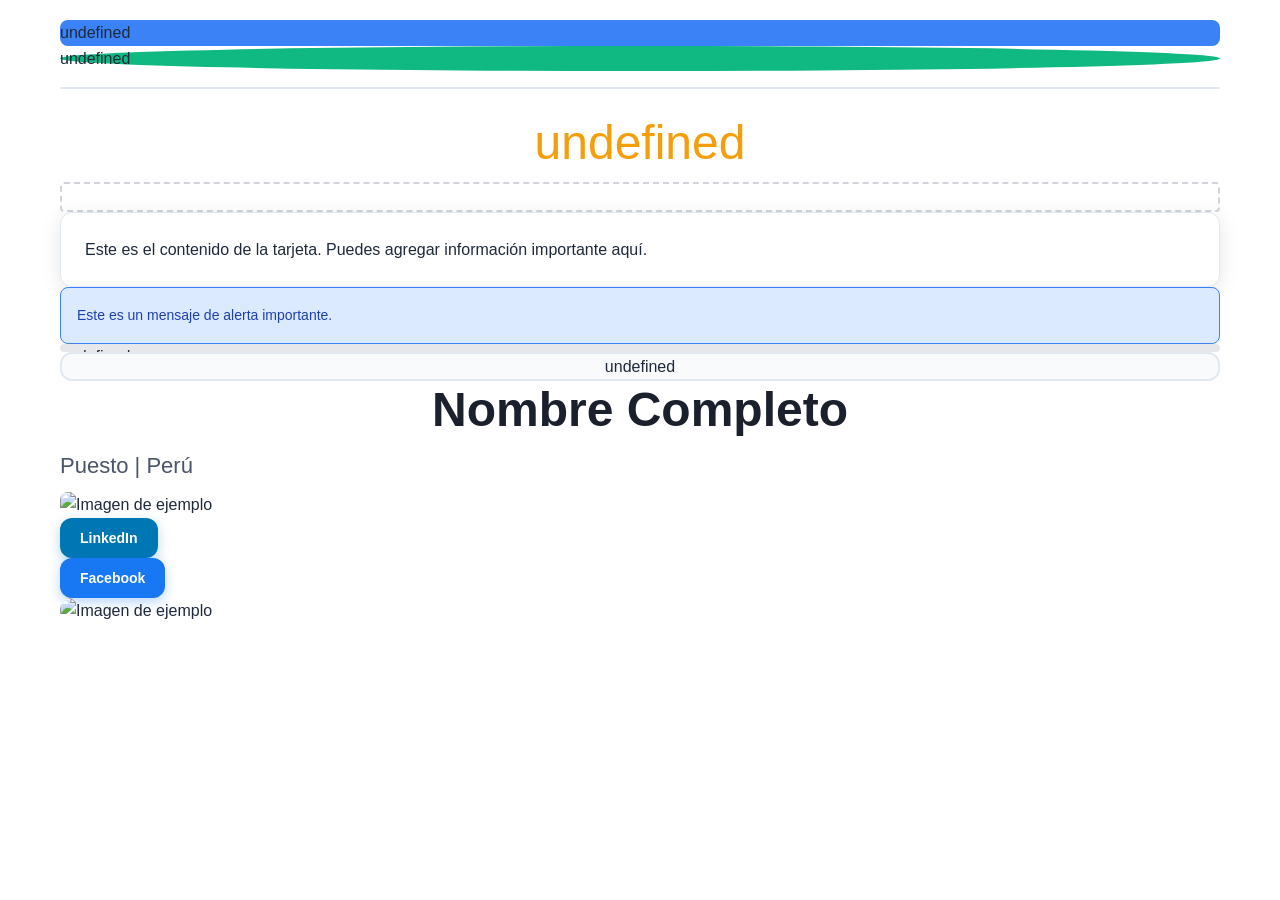
==== index.html @ 683830b3 "first commit" ====
<!DOCTYPE html>
<html lang="es">
<head>
    <meta charset="UTF-8">
    <meta name="viewport" content="width=device-width, initial-scale=1.0">
    <title>4</title>
    <meta name="description" content="Sitio web creado con el Editor Web PRO">
    <meta name="keywords" content="sitio web, 4">
    <meta name="author" content="Editor Web PRO">
    
    <!-- Open Graph -->
    <meta property="og:title" content="4">
    <meta property="og:description" content="Sitio web creado con el Editor Web PRO">
    <meta property="og:type" content="website">
    <meta property="og:image" content="./assets/icons/og-image.png">
    
    <!-- CSS -->
    <link rel="stylesheet" href="./styles/tokens.css">
    <link rel="stylesheet" href="./styles/main.css">
    
    <!-- Favicon -->
    <link rel="icon" type="image/x-icon" href="./assets/icons/favicon.ico">
    <link rel="apple-touch-icon" href="./assets/icons/apple-touch-icon.png">
</head>
<body>
    <div class="container">
        <div id="shape-1760082654974" class="shape-1760082654974" style="background-color: #3b82f6; border-radius: 8px">undefined</div>
    <div id="shape-1760082656139" class="shape-1760082656139" style="background-color: #10b981; border-radius: 50%">undefined</div>
    <hr id="divider-1760082658014" class="divider-1760082658014" style="background-color: #e2e8f0; height: 2px" />
    <div id="icon-1760082659509" class="icon-1760082659509" style="font-size: 48px; display: flex; align-items: center; justify-content: center; color: #f59e0b">undefined</div>
    <div id="spacer-1760082660628" class="spacer-1760082660628" style="background-color: transparent; border: 2px dashed #d1d5db; border-radius: 4px">&nbsp;</div>
    <div id="card-1760082683612" class="card-1760082683612" style="background-color: #ffffff; border-radius: 12px; padding: 24px; box-shadow: 0 4px 20px rgba(0,0,0,0.1); border: 1px solid #e2e8f0">Este es el contenido de la tarjeta. Puedes agregar información importante aquí.</div>
    <div id="alert-1760082687952" class="alert-1760082687952" style="background-color: #dbeafe; color: #1e40af; border-radius: 8px; padding: 16px; border: 1px solid #3b82f6; font-size: 14px">Este es un mensaje de alerta importante.</div>
    <div id="progress-1760082690916" class="progress-1760082690916" style="background-color: #e5e7eb; height: 8px; border-radius: 4px; overflow: hidden">undefined</div>
    <div id="container-1760082692731" class="container-1760082692731" style="background-color: #f8fafc; border: 2px solid #e2e8f0; border-radius: 12px; display: flex; flex-direction: column; align-items: center; justify-content: center; gap: 16px">undefined</div>
    <h1 id="text-1760082703789" class="text-1760082703789" style="font-size: 48px; font-weight: 700; color: #1a202c; text-align: center; line-height: 1.2">Nombre Completo</h1>
    <p id="text-1760082704935" class="text-1760082704935" style="font-size: 22px; font-weight: 500; color: #4a5568; text-align: left; line-height: 1.7">Puesto | Perú</p>
    <img id="image-1760082706017" src="https://picsum.photos/400/300" alt="Imagen de ejemplo" class="image-1760082706017" style="object-fit: cover; border-radius: 8px" />
    <button id="button-1760140894985" class="button-1760140894985" style="background-color: #0077b5; color: #ffffff; border: none; border-radius: 12px; padding: 12px 20px; font-size: 14px; font-weight: 600; display: flex; align-items: center; justify-content: center; gap: 8px; cursor: pointer; box-shadow: 0 4px 12px rgba(0, 119, 181, 0.3); transition: all 0.2s ease">LinkedIn</button>
    <button id="button-1760140914156" class="button-1760140914156" style="background-color: #1877f2; color: #ffffff; border: none; border-radius: 12px; padding: 12px 20px; font-size: 14px; font-weight: 600; display: flex; align-items: center; gap: 8px; cursor: pointer; box-shadow: 0 4px 12px rgba(24, 119, 242, 0.3); transition: all 0.2s ease">Facebook</button>
    <img id="image-1760141452326" src="https://picsum.photos/400/300" alt="Imagen de ejemplo" class="image-1760141452326" style="object-fit: cover; border-radius: 10000px" />
    </div>
    
    <!-- JavaScript -->
    <script src="./scripts/app.js"></script>
</body>
</html>
---- styles/tokens.css ----
/* Design Tokens */
:root {
    /* Colors */
    --color-primary: #3b82f6;
    --color-primary-hover: #2563eb;
    --color-secondary: #64748b;
    --color-success: #10b981;
    --color-warning: #f59e0b;
    --color-error: #ef4444;
    
    --color-background: #ffffff;
    --color-surface: #f8fafc;
    --color-border: #e2e8f0;
    
    --color-text-primary: #1e293b;
    --color-text-secondary: #64748b;
    --color-text-muted: #94a3b8;
    
    --color-heading: #0f172a;
    
    /* Typography */
    --font-family-primary: -apple-system, BlinkMacSystemFont, 'Segoe UI', Roboto, 'Helvetica Neue', Arial, sans-serif;
    --font-family-mono: 'SF Mono', Monaco, 'Cascadia Code', 'Roboto Mono', Consolas, 'Courier New', monospace;
    
    --font-size-xs: 0.75rem;
    --font-size-sm: 0.875rem;
    --font-size-base: 1rem;
    --font-size-lg: 1.125rem;
    --font-size-xl: 1.25rem;
    --font-size-2xl: 1.5rem;
    --font-size-3xl: 1.875rem;
    --font-size-4xl: 2.25rem;
    --font-size-5xl: 3rem;
    
    --font-weight-light: 300;
    --font-weight-normal: 400;
    --font-weight-medium: 500;
    --font-weight-semibold: 600;
    --font-weight-bold: 700;
    
    --line-height-tight: 1.25;
    --line-height-normal: 1.5;
    --line-height-relaxed: 1.75;
    
    /* Spacing */
    --spacing-xs: 0.25rem;
    --spacing-sm: 0.5rem;
    --spacing-md: 1rem;
    --spacing-lg: 1.5rem;
    --spacing-xl: 2rem;
    --spacing-2xl: 3rem;
    
    /* Border Radius */
    --border-radius-none: 0;
    --border-radius-sm: 0.25rem;
    --border-radius-md: 0.5rem;
    --border-radius-lg: 1rem;
    --border-radius-full: 9999px;
    
    /* Shadows */
    --shadow-sm: 0 1px 2px 0 rgba(0, 0, 0, 0.05);
    --shadow-md: 0 4px 6px -1px rgba(0, 0, 0, 0.1), 0 2px 4px -1px rgba(0, 0, 0, 0.06);
    --shadow-lg: 0 10px 15px -3px rgba(0, 0, 0, 0.1), 0 4px 6px -2px rgba(0, 0, 0, 0.05);
    --shadow-xl: 0 20px 25px -5px rgba(0, 0, 0, 0.1), 0 10px 10px -5px rgba(0, 0, 0, 0.04);
    
    /* Transitions */
    --transition-fast: 150ms ease;
    --transition-normal: 300ms ease;
    --transition-slow: 500ms ease;
}

/* Dark Mode */
@media (prefers-color-scheme: dark) {
    :root {
        --color-background: #0f172a;
        --color-surface: #1e293b;
        --color-border: #334155;
        
        --color-text-primary: #f1f5f9;
        --color-text-secondary: #cbd5e1;
        --color-text-muted: #64748b;
        
        --color-heading: #ffffff;
    }
}
---- styles/main.css ----
/* Main Styles */
* {
    box-sizing: border-box;
    margin: 0;
    padding: 0;
}

body {
    font-family: var(--font-family-primary);
    line-height: 1.6;
    color: var(--color-text-primary);
    background-color: var(--color-background);
}

.container {
    max-width: 1200px;
    margin: 0 auto;
    padding: 20px;
    min-height: 100vh;
    position: relative;
}

/* Element Styles */
.element {
    position: absolute;
    transition: all 0.3s ease;
}

h1, h2, h3, h4, h5, h6 {
    font-weight: var(--font-weight-bold);
    margin-bottom: var(--spacing-sm);
    color: var(--color-heading);
}

p {
    margin-bottom: var(--spacing-sm);
    color: var(--color-text-secondary);
}

a {
    color: var(--color-primary);
    text-decoration: none;
    transition: color 0.3s ease;
}

a:hover {
    color: var(--color-primary-hover);
    text-decoration: underline;
}

button {
    background-color: var(--color-primary);
    color: white;
    border: none;
    padding: var(--spacing-sm) var(--spacing-md);
    border-radius: var(--border-radius-md);
    cursor: pointer;
    font-family: inherit;
    font-size: inherit;
    transition: all 0.3s ease;
}

button:hover {
    background-color: var(--color-primary-hover);
    transform: translateY(-1px);
    box-shadow: var(--shadow-md);
}

img {
    max-width: 100%;
    height: auto;
    border-radius: var(--border-radius-sm);
}

hr {
    border: none;
    height: 1px;
    background-color: var(--color-border);
    margin: var(--spacing-md) 0;
}

ul, ol {
    margin-left: var(--spacing-lg);
    margin-bottom: var(--spacing-sm);
}

li {
    margin-bottom: var(--spacing-xs);
}

/* Responsive Design */
@media (max-width: 768px) {
    .container {
        padding: 10px;
    }
    
    .element {
        position: relative !important;
        width: 100% !important;
        margin-bottom: var(--spacing-sm);
    }
}

/* Utility Classes */
.text-center { text-align: center; }
.text-left { text-align: left; }
.text-right { text-align: right; }
.hidden { display: none; }
.visible { display: block; }
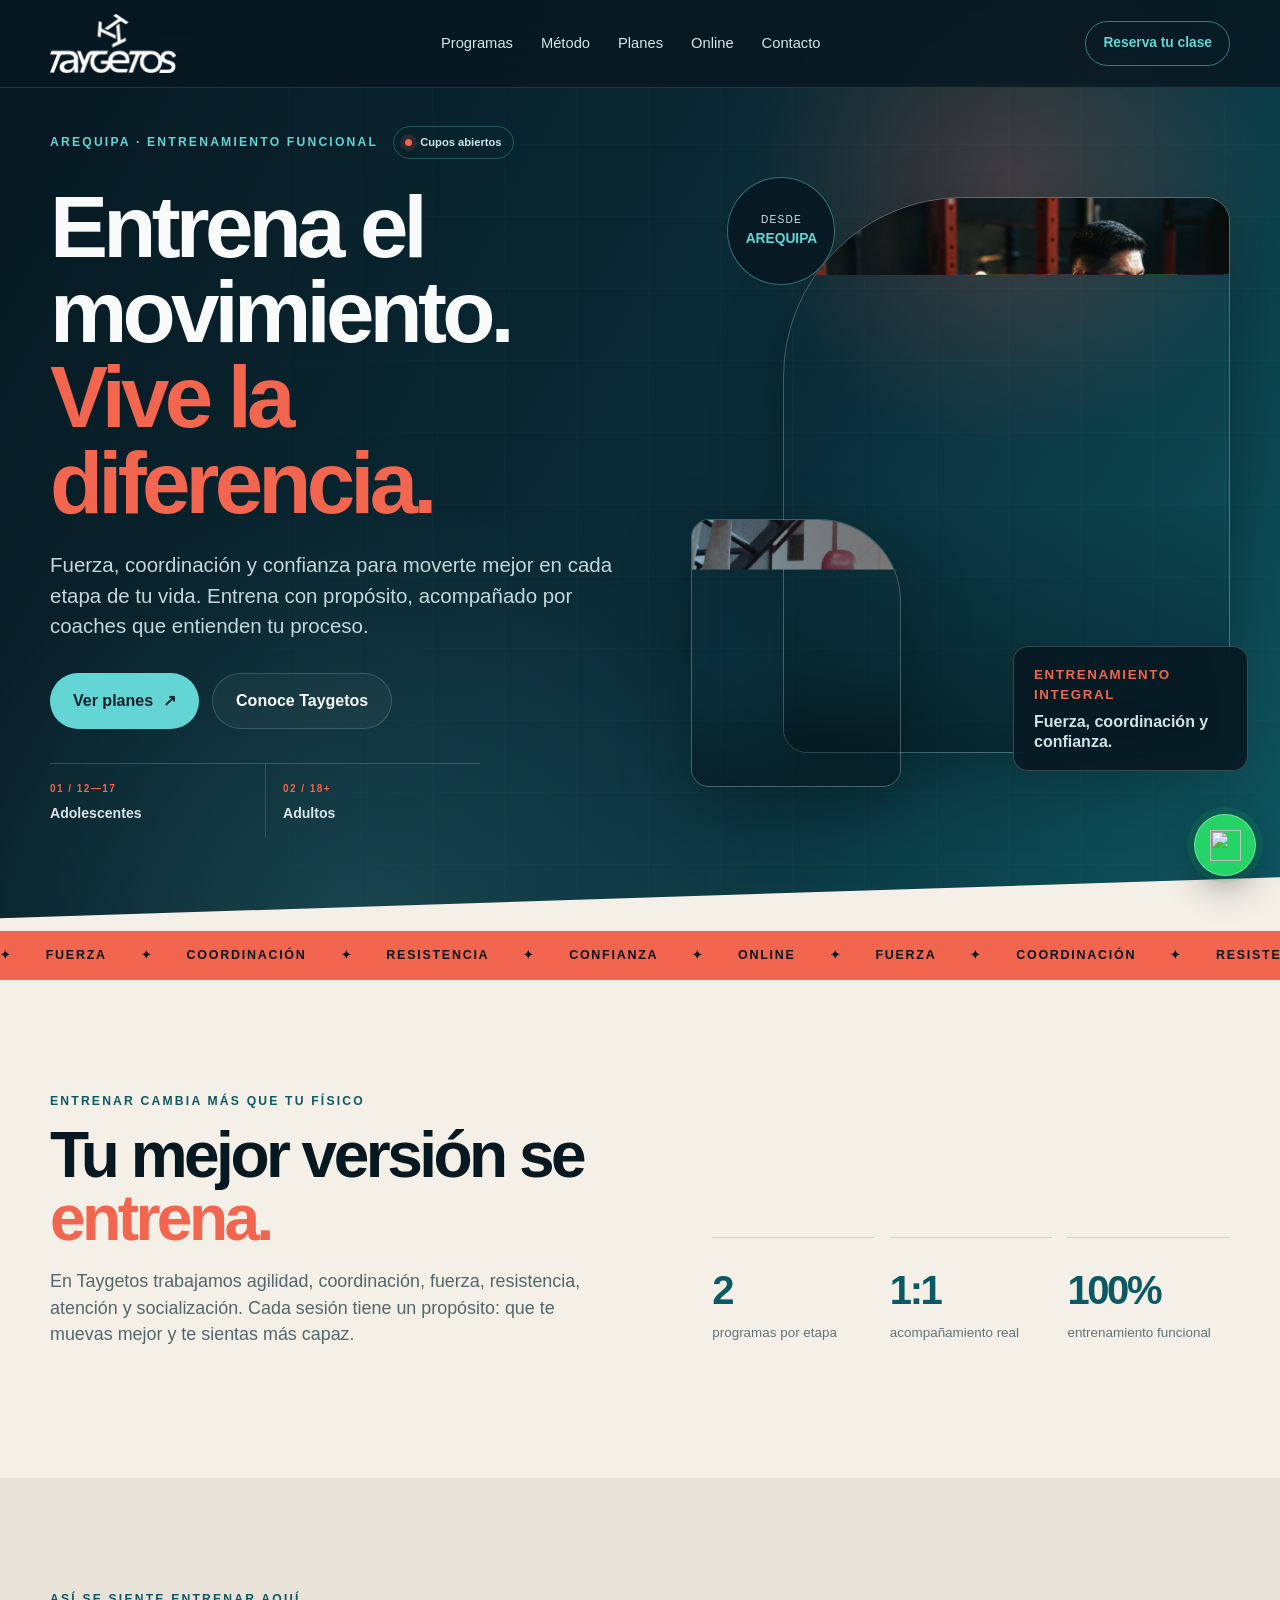
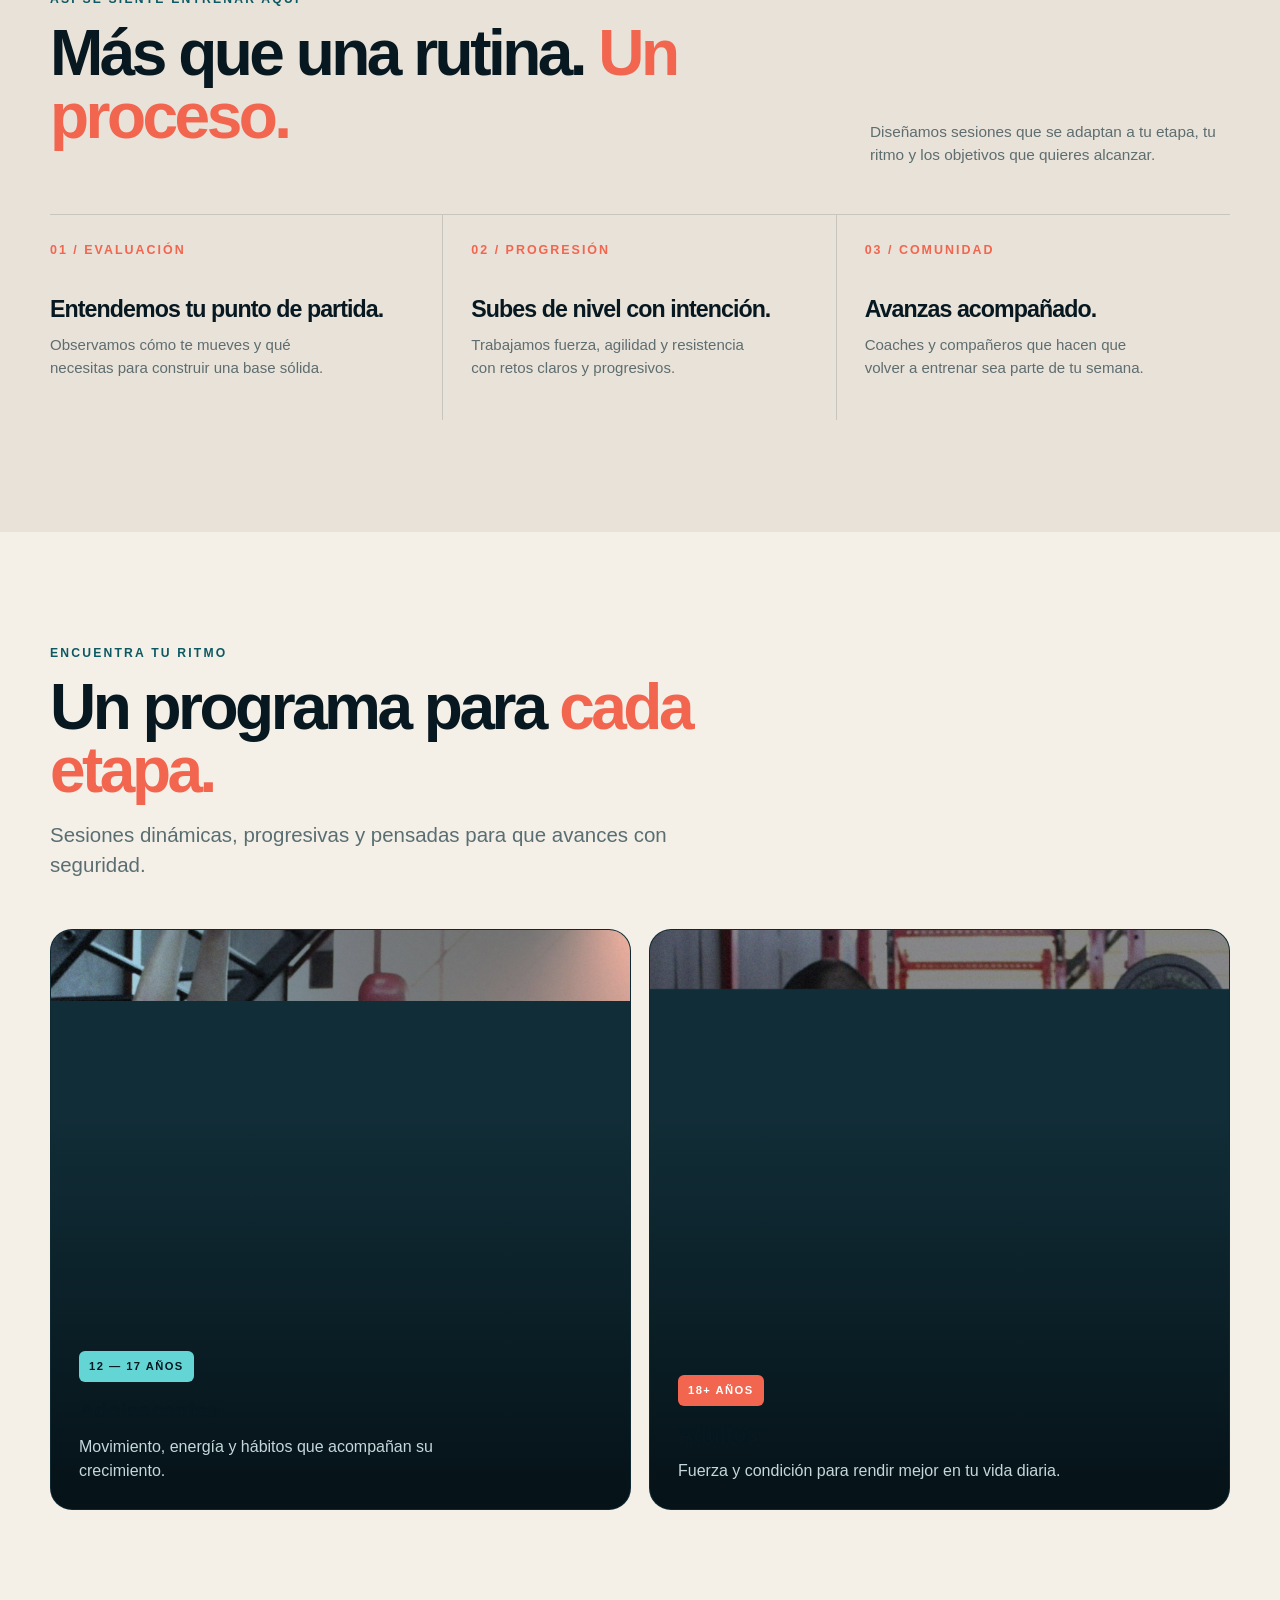
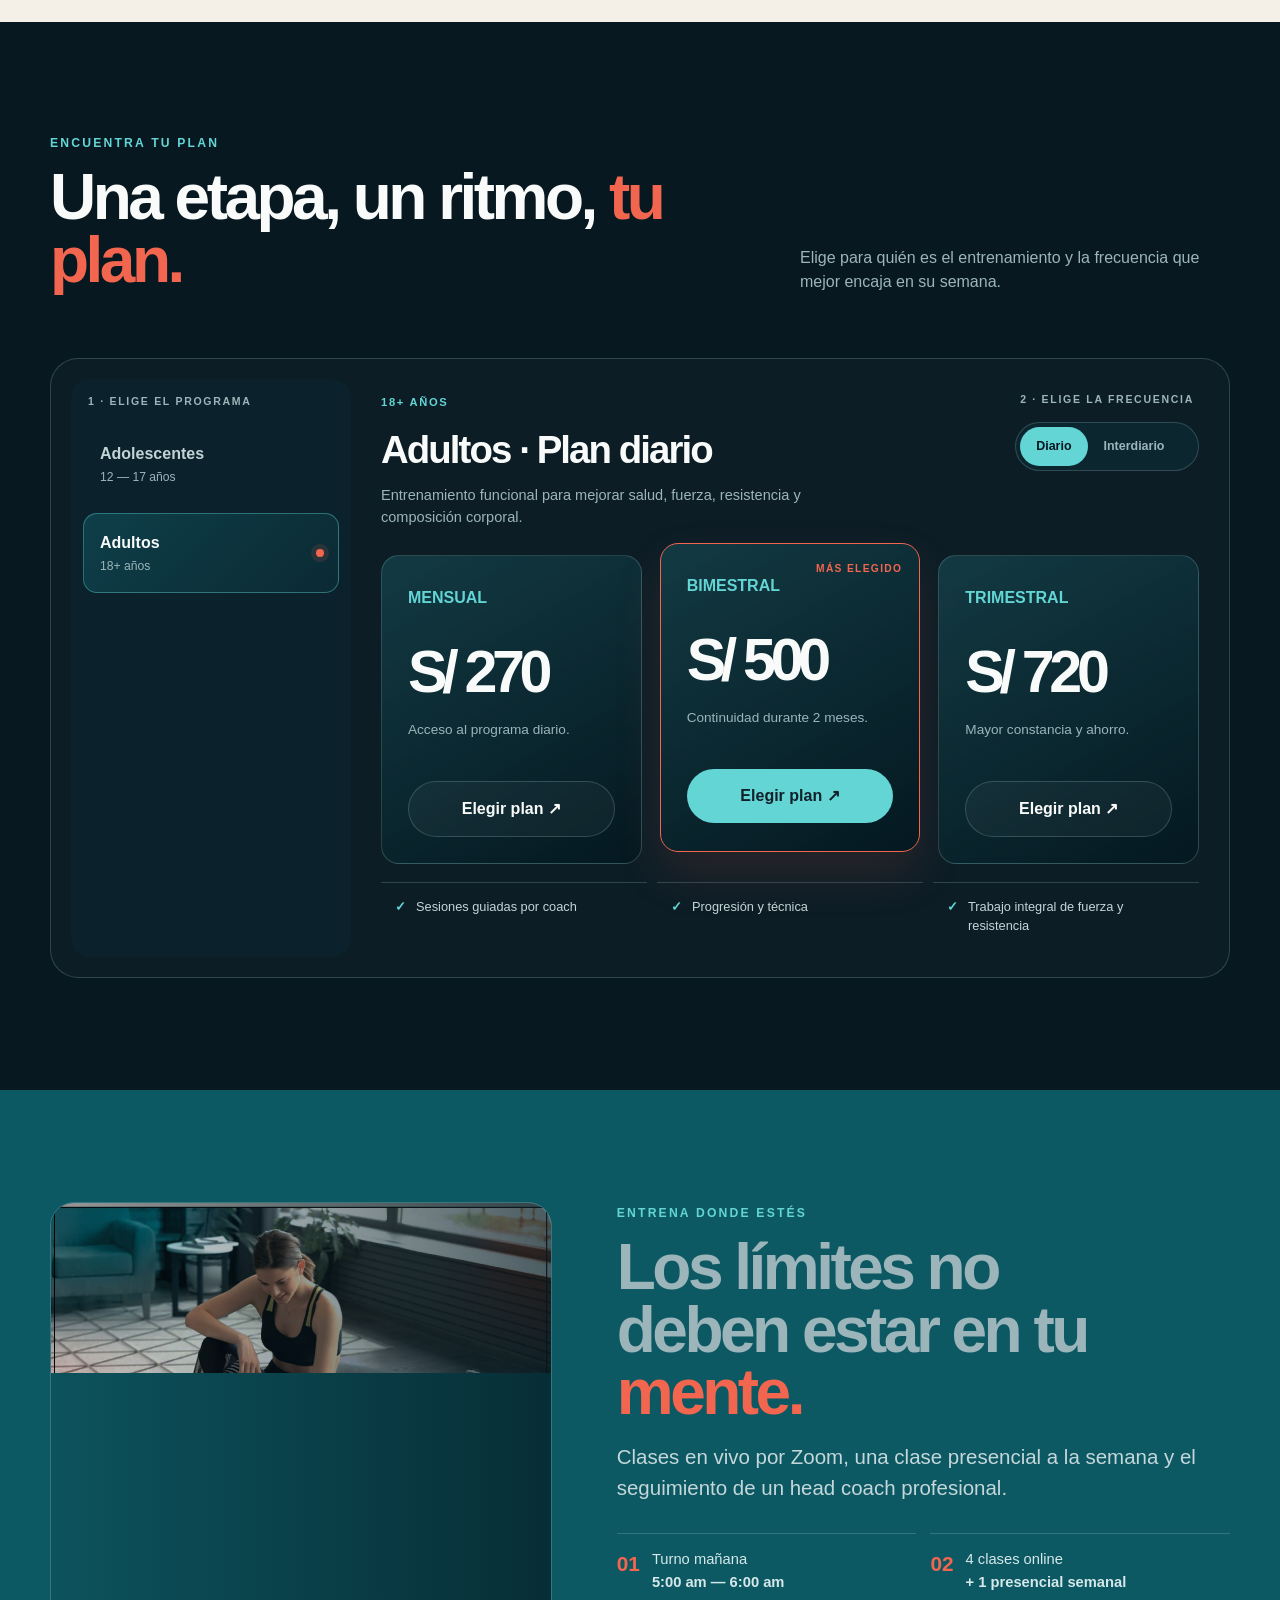
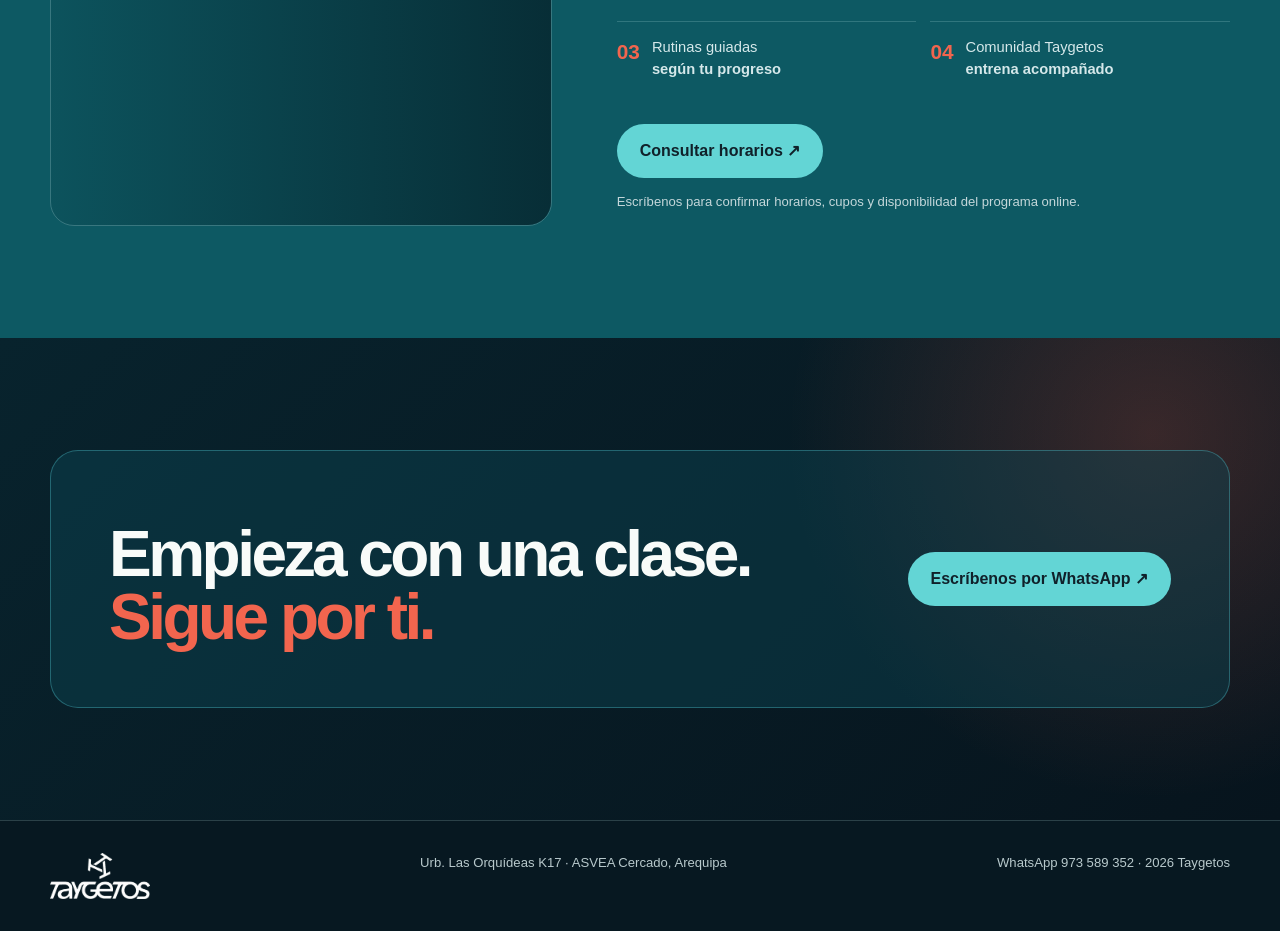
==== commit 5bd3f671: "Deploy professional Taygetos landing page" ====
--- a/index.html
+++ b/index.html
@@ -1,47 +1,587 @@
-<!DOCTYPE html>
+<!doctype html>
 <html lang="es">
 <head>
-    <meta charset="UTF-8">
-    <meta name="viewport" content="width=device-width, initial-scale=1.0">
-    <title>4</title>
-    <meta name="description" content="Sitio web creado con el Editor Web PRO">
-    <meta name="keywords" content="sitio web, 4">
-    <meta name="author" content="Editor Web PRO">
-    
-    <!-- Open Graph -->
-    <meta property="og:title" content="4">
-    <meta property="og:description" content="Sitio web creado con el Editor Web PRO">
-    <meta property="og:type" content="website">
-    <meta property="og:image" content="./assets/icons/og-image.png">
-    
-    <!-- CSS -->
-    <link rel="stylesheet" href="./styles/tokens.css">
-    <link rel="stylesheet" href="./styles/main.css">
-    
-    <!-- Favicon -->
-    <link rel="icon" type="image/x-icon" href="./assets/icons/favicon.ico">
-    <link rel="apple-touch-icon" href="./assets/icons/apple-touch-icon.png">
+  <meta charset="utf-8" />
+  <meta name="viewport" content="width=device-width, initial-scale=1" />
+  <meta name="description" content="Taygetos: entrenamiento funcional para adolescentes y adultos en Arequipa." />
+  <link rel="icon" href="assets/favicon.ico" type="image/x-icon" />
+  <title>Taygetos | Entrenamiento funcional</title>
+  <style>
+    :root {
+      --ink: #071821;
+      --navy: #0b2732;
+      --petrol: #0d5963;
+      --teal: #168b96;
+      --aqua: #63d5d5;
+      --coral: #f2654e;
+      --orange: #ff8a62;
+      --white: #f8fbf9;
+      --paper: #f4f0e8;
+      --muted: #9cb5ba;
+      --line: rgba(202, 247, 250, .18);
+      --ink-line: rgba(7, 24, 33, .14);
+      --shadow: 0 24px 70px rgba(0, 0, 0, .26);
+      --radius: 22px;
+    }
+
+    * { box-sizing: border-box; }
+    html { scroll-behavior: smooth; }
+    body {
+      margin: 0;
+      color: var(--white);
+      background: var(--paper);
+      font-family: Arial, Helvetica, sans-serif;
+      line-height: 1.5;
+    }
+    a { color: inherit; text-decoration: none; }
+    button, a { -webkit-tap-highlight-color: transparent; }
+    :focus-visible { outline: 3px solid var(--aqua); outline-offset: 4px; }
+    img { display: block; max-width: 100%; }
+    .shell { width: min(1180px, calc(100% - 40px)); margin: 0 auto; }
+    .eyebrow {
+      color: var(--aqua);
+      font-size: .76rem;
+      font-weight: 800;
+      letter-spacing: .18em;
+      text-transform: uppercase;
+    }
+    .section { padding: 112px 0; position: relative; scroll-margin-top: 96px; }
+    .section-heading { max-width: 690px; margin-bottom: 48px; }
+    .reveal { opacity: 0; transform: translateY(22px); transition: opacity .7s ease, transform .7s cubic-bezier(.2,.8,.2,1); }
+    .reveal.is-visible { opacity: 1; transform: none; }
+    .program-card:nth-child(2) { transition-delay: .08s; }
+    h1, h2, h3, p { margin-top: 0; }
+    h1, h2 { letter-spacing: -.055em; line-height: .98; }
+    h1 { max-width: 760px; margin: 20px 0 26px; font-size: clamp(3.4rem, 8vw, 7.5rem); }
+    h2 { margin: 14px 0 18px; font-size: clamp(2.7rem, 5vw, 5.2rem); }
+    h3 { margin-bottom: 8px; font-size: 1.35rem; }
+    .lede { color: #c4d7da; font-size: clamp(1.05rem, 1.8vw, 1.28rem); max-width: 650px; }
+    .accent { color: var(--coral); }
+
+    .nav {
+      position: fixed;
+      inset: 0 0 auto;
+      z-index: 5;
+      padding: 14px 0;
+      border-bottom: 1px solid rgba(255,255,255,.12);
+      background: rgba(7, 24, 33, .86);
+      backdrop-filter: blur(18px);
+    }
+    .nav-inner { display: flex; align-items: center; justify-content: space-between; gap: 24px; }
+    .brand { width: 126px; }
+    .nav-links { display: flex; gap: 28px; color: #d3e6e8; font-size: .92rem; }
+    .nav-links a { transition: color .2s ease; }
+    .nav-links a:hover { color: var(--aqua); }
+    .nav-cta { padding: 11px 17px; border: 1px solid rgba(98,228,238,.48); border-radius: 999px; color: var(--aqua); font-weight: 700; font-size: .86rem; }
+    .menu-toggle { display: none; border: 1px solid var(--line); border-radius: 999px; padding: 9px 13px; color: var(--white); background: rgba(255,255,255,.04); font: inherit; font-size: .78rem; font-weight: 800; cursor: pointer; }
+
+    .hero {
+      position: relative;
+      min-height: 880px;
+      display: flex;
+      align-items: center;
+      overflow: hidden;
+      padding: 126px 0 94px;
+      background:
+        radial-gradient(circle at 79% 20%, rgba(242,101,78,.24), transparent 21%),
+        radial-gradient(circle at 28% 100%, rgba(99,213,213,.16), transparent 33%),
+        linear-gradient(118deg, #071821 0%, #0a2d38 58%, #0e5660 100%);
+    }
+    .hero::before {
+      content: "";
+      position: absolute;
+      inset: 0;
+      opacity: .12;
+      background-image:
+        linear-gradient(rgba(255,255,255,.12) 1px, transparent 1px),
+        linear-gradient(90deg, rgba(255,255,255,.12) 1px, transparent 1px);
+      background-size: 72px 72px;
+      mask-image: linear-gradient(90deg, transparent, #000 36%, #000);
+    }
+    .hero::after {
+      content: "";
+      position: absolute;
+      inset: auto 0 0;
+      height: 54px;
+      background: var(--paper);
+      clip-path: polygon(0 76%, 100% 0, 100% 100%, 0 100%);
+    }
+    .hero-grid { position: relative; z-index: 1; display: grid; grid-template-columns: 1.04fr .96fr; align-items: center; gap: 58px; }
+    .hero-copy { position: relative; z-index: 2; }
+    .hero-eyebrow-row { display: flex; flex-wrap: wrap; align-items: center; gap: 15px; }
+    .hero-status { display: inline-flex; align-items: center; gap: 8px; padding: 7px 11px; border: 1px solid rgba(99,213,213,.3); border-radius: 999px; color: #cfe6e8; font-size: .7rem; font-weight: 800; }
+    .hero-status::before { content: ""; width: 7px; height: 7px; border-radius: 50%; background: var(--coral); box-shadow: 0 0 0 5px rgba(242,101,78,.13); animation: statusPulse 2s ease-in-out infinite; }
+    @keyframes statusPulse { 50% { box-shadow: 0 0 0 9px rgba(242,101,78,0); } }
+    .hero h1 { max-width: 690px; margin: 25px 0 25px; font-size: clamp(4.2rem, 6.8vw, 7.2rem); }
+    .hero .lede { max-width: 590px; }
+    .hero-actions { display: flex; flex-wrap: wrap; gap: 13px; margin-top: 31px; }
+    .button { display: inline-flex; align-items: center; justify-content: center; gap: 10px; border-radius: 999px; padding: 15px 23px; font-weight: 800; transition: transform .2s ease, box-shadow .2s ease; }
+    .button:hover { transform: translateY(-2px); box-shadow: 0 12px 28px rgba(0,0,0,.24); }
+    .button-primary { color: #10212a; background: var(--aqua); }
+    .button-secondary { border: 1px solid var(--line); color: var(--white); background: rgba(255,255,255,.04); }
+    .hero-programs { display: grid; grid-template-columns: repeat(2, 1fr); max-width: 430px; margin-top: 34px; border-top: 1px solid rgba(255,255,255,.18); }
+    .hero-program { position: relative; padding: 17px 17px 12px 0; color: #d8e6e8; transition: color .25s ease, transform .25s ease; }
+    .hero-program + .hero-program { padding-left: 17px; border-left: 1px solid rgba(255,255,255,.14); }
+    .hero-program:hover { color: var(--aqua); transform: translateY(-3px); }
+    .hero-program small { display: block; margin-bottom: 5px; color: var(--coral); font-size: .63rem; font-weight: 900; letter-spacing: .14em; }
+    .hero-program strong { font-size: .88rem; }
+    .hero-media { position: relative; min-height: 610px; }
+    .hero-frame { position: absolute; overflow: hidden; border: 1px solid rgba(255,255,255,.24); box-shadow: var(--shadow); }
+    .hero-frame::after { content: ""; position: absolute; inset: 0; background: linear-gradient(180deg, transparent 55%, rgba(4,15,20,.52)); pointer-events: none; }
+    .hero-frame img { width: 100%; height: 100%; object-fit: cover; object-position: center top; }
+    .hero-frame-main { inset: 20px 0 34px 92px; border-radius: 180px 24px 24px 24px; }
+    .hero-frame-main img { object-position: center center; transform: scale(1.03); }
+    .hero-frame-secondary { z-index: 2; left: 0; bottom: 0; width: 210px; height: 268px; border-radius: 18px 82px 18px 18px; }
+    .hero-frame-secondary img { transform: scale(1.52); transform-origin: 38% top; }
+    .hero-badge { position: absolute; z-index: 3; top: 0; left: 36px; width: 108px; height: 108px; display: grid; place-content: center; border: 1px solid rgba(99,213,213,.45); border-radius: 50%; color: #d7e9eb; background: rgba(7,24,33,.88); font-size: .63rem; letter-spacing: .12em; text-align: center; text-transform: uppercase; }
+    .hero-badge strong { display: block; margin-top: 2px; color: var(--aqua); font-size: .86rem; letter-spacing: 0; }
+    .hero-proof { position: absolute; z-index: 3; right: -18px; bottom: 16px; width: 235px; padding: 18px 20px; border: 1px solid rgba(255,255,255,.2); border-radius: 15px; color: #d3e3e5; background: rgba(7,24,33,.88); backdrop-filter: blur(14px); }
+    .hero-proof small { display: block; margin-bottom: 7px; color: var(--coral); font-weight: 900; letter-spacing: .12em; text-transform: uppercase; }
+    .hero-proof strong { display: block; font-size: 1rem; line-height: 1.25; }
+
+    .ticker { position: relative; z-index: 2; overflow: hidden; padding: 15px 0; color: var(--ink); background: var(--coral); }
+    .ticker-track { display: flex; width: max-content; animation: tickerMove 24s linear infinite; }
+    .ticker-group { display: flex; gap: 34px; padding-right: 34px; font-size: .78rem; font-weight: 900; letter-spacing: .14em; text-transform: uppercase; white-space: nowrap; }
+    .ticker-group span::before { content: "✦"; margin-right: 34px; }
+    @keyframes tickerMove { to { transform: translateX(-50%); } }
+
+    .intro { background: var(--paper); color: var(--ink); }
+    .intro-grid { display: grid; grid-template-columns: 1.05fr .95fr; gap: 90px; align-items: end; }
+    .intro-copy p { color: #52666b; max-width: 640px; font-size: 1.12rem; }
+    .metrics { display: grid; grid-template-columns: repeat(3, 1fr); gap: 15px; }
+    .metric { padding: 22px 0; border-top: 1px solid var(--ink-line); }
+    .metric strong { display: block; color: var(--petrol); font-size: 2.5rem; letter-spacing: -.06em; }
+    .metric span { color: #607276; font-size: .84rem; }
+
+    .programs { background: var(--paper); color: var(--ink); }
+    .intro .eyebrow, .method .eyebrow, .programs .eyebrow { color: var(--petrol); }
+    .programs .lede { color: #5a6e72; }
+    .program-grid { display: grid; grid-template-columns: repeat(2, 1fr); gap: 18px; }
+    .program-card { position: relative; min-height: 420px; overflow: hidden; border: 1px solid rgba(7,24,33,.16); border-radius: var(--radius); background: #112d37; }
+    .program-card img { width: 100%; height: 100%; min-height: 420px; object-fit: cover; filter: saturate(.85); transition: transform .5s ease; }
+    .program-card:hover img { transform: scale(1.045); }
+    .program-card, .price-card, .online-media, .contact-box { transition: transform .35s ease, border-color .35s ease, box-shadow .35s ease; }
+    .program-card:hover { transform: translateY(-8px); border-color: rgba(98,228,238,.5); box-shadow: 0 20px 45px rgba(0,0,0,.24); }
+    .program-card::after { content: ""; position: absolute; inset: 0; background: linear-gradient(180deg, transparent 32%, rgba(4, 15, 20, .9) 100%); }
+    .program-content { position: absolute; z-index: 1; inset: auto 28px 26px; }
+    .program-content p { max-width: 420px; margin-bottom: 0; color: #c4d7da; }
+    .program-tag { display: inline-block; margin-bottom: 13px; padding: 7px 10px; color: var(--ink); background: var(--aqua); border-radius: 6px; font-size: .7rem; font-weight: 900; letter-spacing: .13em; text-transform: uppercase; }
+    .program-card:nth-child(2) .program-tag { color: #fff; background: var(--coral); }
+
+    .method { background: #e8e2d8; color: var(--ink); }
+    .method .section-heading { display: flex; justify-content: space-between; align-items: end; gap: 40px; max-width: none; }
+    .method .section-heading > div:last-child { max-width: 360px; color: #5e6d70; font-size: .96rem; }
+    .method-grid { display: grid; grid-template-columns: repeat(3, 1fr); gap: 0; border-top: 1px solid var(--ink-line); }
+    .method-card { min-height: 205px; padding: 26px 28px 24px 0; border-right: 1px solid var(--ink-line); }
+    .method-card + .method-card { padding-left: 28px; }
+    .method-card:last-child { border-right: 0; }
+    .method-number { display: block; margin-bottom: 32px; color: var(--coral); font-size: .78rem; font-weight: 900; letter-spacing: .16em; }
+    .method-card h3 { margin-bottom: 8px; font-size: 1.45rem; letter-spacing: -.04em; }
+    .method-card p { max-width: 280px; margin-bottom: 0; color: #5e6d70; font-size: .94rem; }
+
+    .pricing { background: var(--ink); }
+    .pricing-header { display: flex; justify-content: space-between; align-items: end; gap: 40px; max-width: none; }
+    .pricing-header-copy { max-width: 430px; color: var(--muted); }
+    .plan-builder { display: grid; grid-template-columns: 280px 1fr; gap: 20px; padding: 20px; border: 1px solid var(--line); border-radius: 28px; background: rgba(255,255,255,.025); }
+    .stage-panel { padding: 12px; border-radius: 20px; background: #0b222c; }
+    .filter-label { display: block; margin: 3px 5px 15px; color: var(--muted); font-size: .66rem; font-weight: 900; letter-spacing: .16em; text-transform: uppercase; }
+    .stage-tabs { display: grid; gap: 8px; }
+    .stage-tab { position: relative; width: 100%; border: 1px solid transparent; border-radius: 14px; padding: 17px 16px; color: #c2d3d6; background: transparent; font: inherit; text-align: left; cursor: pointer; transition: color .25s ease, background .25s ease, border-color .25s ease, transform .25s ease; }
+    .stage-tab:hover { transform: translateX(3px); border-color: rgba(99,213,213,.25); }
+    .stage-tab.active { color: var(--white); border-color: rgba(99,213,213,.4); background: linear-gradient(135deg, rgba(22,139,150,.28), rgba(22,139,150,.08)); }
+    .stage-tab strong { display: block; font-size: 1rem; }
+    .stage-tab span { display: block; margin-top: 2px; color: var(--muted); font-size: .76rem; }
+    .stage-tab.active::after { content: ""; position: absolute; top: 50%; right: 14px; width: 8px; height: 8px; border-radius: 50%; background: var(--coral); transform: translateY(-50%); box-shadow: 0 0 0 5px rgba(242,101,78,.12); }
+    .plan-main { min-width: 0; padding: 10px 10px 8px; }
+    .plan-topline { display: flex; justify-content: space-between; align-items: start; gap: 30px; margin-bottom: 26px; }
+    .plan-context { max-width: 500px; }
+    .plan-context small { color: var(--aqua); font-size: .7rem; font-weight: 900; letter-spacing: .15em; text-transform: uppercase; }
+    .plan-context h3 { margin: 8px 0 7px; font-size: clamp(1.7rem, 3vw, 2.5rem); letter-spacing: -.05em; }
+    .plan-context p { margin: 0; color: var(--muted); font-size: .91rem; }
+    .frequency-wrap { flex: 0 0 auto; }
+    .frequency-tabs { display: flex; padding: 4px; border: 1px solid var(--line); border-radius: 999px; background: #0c2630; }
+    .frequency-tabs button { border: 0; border-radius: 999px; padding: 10px 16px; color: var(--muted); background: transparent; font: inherit; font-size: .78rem; font-weight: 800; cursor: pointer; }
+    .frequency-tabs button.active { color: var(--ink); background: var(--aqua); }
+    .price-grid { display: grid; grid-template-columns: repeat(3, 1fr); gap: 18px; }
+    .price-grid.is-switching { animation: planSwap .38s ease both; }
+    @keyframes planSwap { from { opacity: 0; transform: translateY(10px); } to { opacity: 1; transform: none; } }
+    .price-card { position: relative; padding: 30px 26px 26px; border: 1px solid var(--line); border-radius: 18px; background: linear-gradient(150deg, rgba(28, 96, 105, .44), rgba(4, 24, 32, .9)); }
+    .price-card.featured { border-color: var(--coral); transform: translateY(-12px); box-shadow: 0 22px 50px rgba(255, 101, 76, .12); }
+    .price-card:hover { transform: translateY(-6px); border-color: rgba(98,228,238,.5); box-shadow: 0 18px 40px rgba(0,0,0,.24); }
+    .price-card.featured:hover { transform: translateY(-17px); border-color: var(--coral); }
+    .ribbon { position: absolute; top: 17px; right: 17px; color: var(--coral); font-size: .64rem; font-weight: 900; letter-spacing: .13em; text-transform: uppercase; }
+    .price-card h3 { font-size: 1rem; color: var(--aqua); text-transform: uppercase; }
+    .price { margin: 18px 0 3px; font-size: 3.7rem; font-weight: 900; letter-spacing: -.09em; }
+    .price small { font-size: 1.25rem; letter-spacing: -.04em; }
+    .price-note { min-height: 43px; color: var(--muted); font-size: .85rem; }
+    .price-card .button { width: 100%; margin-top: 18px; }
+    .price-card--consult { grid-column: 1 / -1; display: grid; grid-template-columns: 1fr auto; align-items: center; gap: 28px; padding: 34px; background: linear-gradient(135deg, rgba(242,101,78,.12), rgba(13,89,99,.2)); }
+    .price-card--consult h3 { margin-bottom: 8px; color: var(--white); font-size: 1.55rem; text-transform: none; }
+    .price-card--consult .price-note { min-height: 0; max-width: 560px; }
+    .price-card--consult .button { width: auto; min-width: 190px; margin-top: 0; }
+    .plan-benefits { display: grid; grid-template-columns: repeat(3, 1fr); gap: 10px; margin-top: 18px; }
+    .plan-benefit { display: flex; align-items: flex-start; gap: 10px; padding: 14px; border-top: 1px solid var(--line); color: #c5d6d8; font-size: .8rem; }
+    .plan-benefit::before { content: "✓"; color: var(--aqua); font-weight: 900; }
+    .online-copy { color: var(--muted); }
+    .online-note { margin-top: 14px; color: #c4d7da; font-size: .82rem; }
+
+    .online { overflow: hidden; background: var(--petrol); }
+    .online-grid { display: grid; grid-template-columns: .9fr 1.1fr; gap: 65px; align-items: center; }
+    .online-media { position: relative; min-height: 460px; overflow: hidden; border-radius: 24px; border: 1px solid rgba(255,255,255,.18); }
+    .online-media:hover { transform: translateY(-6px); border-color: rgba(98,228,238,.55); box-shadow: var(--shadow); }
+    .online-media::after { content: ""; position: absolute; inset: 0; background: linear-gradient(90deg, rgba(5, 29, 37, .1), rgba(5, 29, 37, .72)); }
+    .online-media img { width: 100%; height: 100%; min-height: 460px; object-fit: cover; }
+    .online-copy h2 { max-width: 560px; }
+    .online-list { display: grid; grid-template-columns: 1fr 1fr; gap: 14px; margin: 30px 0; }
+    .online-list div { display: flex; gap: 12px; align-items: flex-start; padding: 14px 0; border-top: 1px solid var(--line); color: #d5e8ea; font-size: .92rem; }
+    .online-list b { color: var(--coral); font-size: 1.3rem; }
+
+    .contact { background: radial-gradient(circle at 90% 20%, rgba(255, 101, 76, .2), transparent 30%), linear-gradient(135deg, #08232d, #07141d); }
+    .contact-box { display: flex; justify-content: space-between; align-items: center; gap: 40px; padding: 58px; border: 1px solid rgba(98, 228, 238, .3); border-radius: 28px; background: rgba(13, 73, 87, .42); }
+    .contact-box h2 { max-width: 670px; margin-bottom: 0; }
+    .contact-box:hover { transform: translateY(-5px); border-color: rgba(98,228,238,.55); }
+    .whatsapp-float { position: fixed; z-index: 20; right: 24px; bottom: 24px; width: 62px; height: 62px; display: grid; place-items: center; border: 1px solid rgba(255,255,255,.35); border-radius: 50%; background: #25d366; box-shadow: 0 14px 34px rgba(0,0,0,.28), 0 0 0 7px rgba(37,211,102,.12); transition: transform .25s ease, box-shadow .25s ease; }
+    .whatsapp-float:hover { transform: translateY(-5px) scale(1.04); box-shadow: 0 19px 42px rgba(0,0,0,.34), 0 0 0 10px rgba(37,211,102,.12); }
+    .whatsapp-float img { width: 31px; height: 31px; }
+    .whatsapp-float::before { content: "Escríbenos"; position: absolute; right: calc(100% + 11px); padding: 7px 10px; border-radius: 8px; color: var(--white); background: var(--ink); font-size: .72rem; font-weight: 800; opacity: 0; transform: translateX(6px); pointer-events: none; transition: opacity .2s ease, transform .2s ease; white-space: nowrap; }
+    .whatsapp-float:hover::before { opacity: 1; transform: none; }
+    footer { padding: 32px 0; border-top: 1px solid var(--line); color: #b8c9cc; background: var(--ink); font-size: .82rem; }
+    .footer-inner { display: flex; justify-content: space-between; gap: 20px; }
+    .footer-brand { width: 100px; }
+
+    @media (max-width: 850px) {
+      .nav-links { display: none; position: absolute; top: calc(100% + 10px); left: 14px; right: 14px; padding: 12px; border: 1px solid var(--line); border-radius: 18px; background: rgba(7, 20, 29, .96); box-shadow: var(--shadow); }
+      .nav-links.open { display: grid; gap: 0; }
+      .nav-links a { padding: 13px 12px; border-bottom: 1px solid rgba(255,255,255,.08); }
+      .nav-links a:last-child { border-bottom: 0; }
+      .menu-toggle { display: inline-flex; }
+      .hero { min-height: auto; padding: 140px 0 105px; }
+      .hero-grid, .intro-grid, .online-grid { grid-template-columns: 1fr; gap: 46px; }
+      .hero h1 { font-size: clamp(3.8rem, 12vw, 6rem); }
+      .method .section-heading { display: block; }
+      .method .section-heading > div:last-child { margin-top: 20px; }
+      .method-grid { grid-template-columns: 1fr; }
+      .method-card, .method-card + .method-card { min-height: auto; padding: 24px 0; border-right: 0; border-bottom: 1px solid var(--ink-line); }
+      .method-card:last-child { border-bottom: 0; }
+      .hero-media { min-height: 520px; }
+      .hero-frame-main { inset: 20px 8px 30px 80px; }
+      .hero-proof { right: 0; }
+      .pricing-header { display: block; }
+      .pricing-header-copy { margin-top: 18px; }
+      .plan-builder { grid-template-columns: 1fr; }
+      .stage-tabs { grid-template-columns: repeat(2, 1fr); }
+      .stage-tab { text-align: center; }
+      .stage-tab.active::after { display: none; }
+      .plan-topline { display: block; }
+      .frequency-wrap { margin-top: 20px; }
+      .frequency-tabs { width: max-content; }
+      .contact-box { display: block; padding: 36px 28px; }
+      .contact-box .button { margin-top: 26px; }
+    }
+    @media (max-width: 600px) {
+      .shell { width: min(100% - 28px, 1180px); }
+      .section { padding: 78px 0; }
+      h1 { font-size: clamp(3rem, 16vw, 5rem); }
+      h2 { font-size: 3rem; }
+      .nav { padding: 15px 0; }
+      .nav-cta { padding: 9px 13px; font-size: .74rem; }
+      .hero { padding-top: 126px; }
+      .hero-grid { display: flex; flex-direction: column; }
+      .hero-media { order: -1; width: 100%; }
+      .hero h1 { font-size: clamp(3.25rem, 15vw, 4.6rem); }
+      .hero-programs { grid-template-columns: 1fr; }
+      .hero-program + .hero-program { padding-left: 0; border-left: 0; border-top: 1px solid rgba(255,255,255,.12); }
+      .hero-media { min-height: 430px; }
+      .hero-frame-main { inset: 24px 0 20px 40px; border-radius: 110px 18px 18px 18px; }
+      .hero-frame-main img { transform: scale(1.06); }
+      .hero-frame-secondary { width: 132px; height: 174px; }
+      .hero-badge { left: 5px; width: 88px; height: 88px; font-size: .52rem; }
+      .hero-proof { right: 0; bottom: 3px; width: 195px; padding: 14px 15px; }
+      .program-grid, .price-grid { grid-template-columns: 1fr; }
+      .program-card, .program-card img { min-height: 350px; }
+      .price-card.featured { transform: none; }
+      .price-card--consult { grid-template-columns: 1fr; }
+      .price-card--consult .button { width: 100%; }
+      .plan-benefits { grid-template-columns: 1fr; }
+      .stage-tabs { grid-template-columns: 1fr; }
+      .stage-tab { text-align: left; }
+      .online-list { grid-template-columns: 1fr; }
+      .online-media, .online-media img { min-height: 310px; }
+      .footer-inner { display: block; }
+      .footer-brand { margin-bottom: 16px; }
+      .whatsapp-float { right: 16px; bottom: 16px; width: 56px; height: 56px; }
+      .whatsapp-float img { width: 28px; height: 28px; }
+    }
+    @media (prefers-reduced-motion: reduce) {
+      html { scroll-behavior: auto; }
+      *, *::before, *::after { animation-duration: .01ms !important; animation-iteration-count: 1 !important; transition-duration: .01ms !important; }
+      .reveal { opacity: 1; transform: none; }
+    }
+  </style>
 </head>
 <body>
-    <div class="container">
-        <div id="shape-1760082654974" class="shape-1760082654974" style="background-color: #3b82f6; border-radius: 8px">undefined</div>
-    <div id="shape-1760082656139" class="shape-1760082656139" style="background-color: #10b981; border-radius: 50%">undefined</div>
-    <hr id="divider-1760082658014" class="divider-1760082658014" style="background-color: #e2e8f0; height: 2px" />
-    <div id="icon-1760082659509" class="icon-1760082659509" style="font-size: 48px; display: flex; align-items: center; justify-content: center; color: #f59e0b">undefined</div>
-    <div id="spacer-1760082660628" class="spacer-1760082660628" style="background-color: transparent; border: 2px dashed #d1d5db; border-radius: 4px">&nbsp;</div>
-    <div id="card-1760082683612" class="card-1760082683612" style="background-color: #ffffff; border-radius: 12px; padding: 24px; box-shadow: 0 4px 20px rgba(0,0,0,0.1); border: 1px solid #e2e8f0">Este es el contenido de la tarjeta. Puedes agregar información importante aquí.</div>
-    <div id="alert-1760082687952" class="alert-1760082687952" style="background-color: #dbeafe; color: #1e40af; border-radius: 8px; padding: 16px; border: 1px solid #3b82f6; font-size: 14px">Este es un mensaje de alerta importante.</div>
-    <div id="progress-1760082690916" class="progress-1760082690916" style="background-color: #e5e7eb; height: 8px; border-radius: 4px; overflow: hidden">undefined</div>
-    <div id="container-1760082692731" class="container-1760082692731" style="background-color: #f8fafc; border: 2px solid #e2e8f0; border-radius: 12px; display: flex; flex-direction: column; align-items: center; justify-content: center; gap: 16px">undefined</div>
-    <h1 id="text-1760082703789" class="text-1760082703789" style="font-size: 48px; font-weight: 700; color: #1a202c; text-align: center; line-height: 1.2">Nombre Completo</h1>
-    <p id="text-1760082704935" class="text-1760082704935" style="font-size: 22px; font-weight: 500; color: #4a5568; text-align: left; line-height: 1.7">Puesto | Perú</p>
-    <img id="image-1760082706017" src="https://picsum.photos/400/300" alt="Imagen de ejemplo" class="image-1760082706017" style="object-fit: cover; border-radius: 8px" />
-    <button id="button-1760140894985" class="button-1760140894985" style="background-color: #0077b5; color: #ffffff; border: none; border-radius: 12px; padding: 12px 20px; font-size: 14px; font-weight: 600; display: flex; align-items: center; justify-content: center; gap: 8px; cursor: pointer; box-shadow: 0 4px 12px rgba(0, 119, 181, 0.3); transition: all 0.2s ease">LinkedIn</button>
-    <button id="button-1760140914156" class="button-1760140914156" style="background-color: #1877f2; color: #ffffff; border: none; border-radius: 12px; padding: 12px 20px; font-size: 14px; font-weight: 600; display: flex; align-items: center; gap: 8px; cursor: pointer; box-shadow: 0 4px 12px rgba(24, 119, 242, 0.3); transition: all 0.2s ease">Facebook</button>
-    <img id="image-1760141452326" src="https://picsum.photos/400/300" alt="Imagen de ejemplo" class="image-1760141452326" style="object-fit: cover; border-radius: 10000px" />
+  <header class="nav">
+    <div class="shell nav-inner">
+      <a href="#inicio" aria-label="Taygetos inicio"><img class="brand" src="assets/taygetos-logo.png" alt="Taygetos" /></a>
+      <nav class="nav-links" id="navLinks" aria-label="Navegación principal">
+        <a href="#programas">Programas</a>
+        <a href="#metodo">Método</a>
+        <a href="#planes">Planes</a>
+        <a href="#online">Online</a>
+        <a href="#contacto">Contacto</a>
+      </nav>
+      <button class="menu-toggle" id="menuToggle" type="button" aria-controls="navLinks" aria-expanded="false">Menú</button>
+      <a class="nav-cta" href="https://wa.me/51973589352?text=Hola%20Taygetos%2C%20quiero%20conocer%20los%20planes" target="_blank" rel="noreferrer">Reserva tu clase</a>
     </div>
-    
-    <!-- JavaScript -->
-    <script src="./scripts/app.js"></script>
+  </header>
+
+  <main>
+    <section class="hero" id="inicio">
+      <div class="shell hero-grid">
+        <div class="hero-copy">
+          <div class="hero-eyebrow-row">
+            <div class="eyebrow">Arequipa · entrenamiento funcional</div>
+            <div class="hero-status">Cupos abiertos</div>
+          </div>
+          <h1>Entrena el movimiento. <span class="accent">Vive la diferencia.</span></h1>
+          <p class="lede">Fuerza, coordinación y confianza para moverte mejor en cada etapa de tu vida. Entrena con propósito, acompañado por coaches que entienden tu proceso.</p>
+          <div class="hero-actions">
+            <a class="button button-primary" href="#planes">Ver planes <span>↗</span></a>
+            <a class="button button-secondary" href="#programas">Conoce Taygetos</a>
+          </div>
+          <div class="hero-programs" aria-label="Programas por etapa">
+            <a class="hero-program" href="#programas"><small>01 / 12—17</small><strong>Adolescentes</strong></a>
+            <a class="hero-program" href="#programas"><small>02 / 18+</small><strong>Adultos</strong></a>
+          </div>
+        </div>
+        <div class="hero-media" aria-label="Entrenamiento funcional en Taygetos">
+          <div class="hero-frame hero-frame-main"><img src="assets/hero-training.png" alt="Adulto entrenando con kettlebell en un gimnasio funcional" /></div>
+          <div class="hero-frame hero-frame-secondary"><img src="assets/teens.png" alt="Adolescentes entrenando en Taygetos" /></div>
+          <div class="hero-badge">Desde<strong>Arequipa</strong></div>
+          <div class="hero-proof"><small>Entrenamiento integral</small><strong>Fuerza, coordinación y confianza.</strong></div>
+        </div>
+      </div>
+    </section>
+
+    <div class="ticker" aria-label="Servicios Taygetos">
+      <div class="ticker-track">
+        <div class="ticker-group"><span>Fuerza</span><span>Coordinación</span><span>Resistencia</span><span>Confianza</span><span>Online</span></div>
+        <div class="ticker-group" aria-hidden="true"><span>Fuerza</span><span>Coordinación</span><span>Resistencia</span><span>Confianza</span><span>Online</span></div>
+      </div>
+    </div>
+
+    <section class="section intro">
+      <div class="shell intro-grid">
+        <div class="intro-copy reveal">
+          <div class="eyebrow">Entrenar cambia más que tu físico</div>
+          <h2>Tu mejor versión se <span class="accent">entrena.</span></h2>
+          <p>En Taygetos trabajamos agilidad, coordinación, fuerza, resistencia, atención y socialización. Cada sesión tiene un propósito: que te muevas mejor y te sientas más capaz.</p>
+        </div>
+        <div class="metrics reveal" aria-label="Datos destacados">
+          <div class="metric"><strong>2</strong><span>programas por etapa</span></div>
+          <div class="metric"><strong>1:1</strong><span>acompañamiento real</span></div>
+          <div class="metric"><strong>100%</strong><span>entrenamiento funcional</span></div>
+        </div>
+      </div>
+    </section>
+
+    <section class="section method" id="metodo">
+      <div class="shell">
+        <div class="section-heading reveal">
+          <div><div class="eyebrow">Así se siente entrenar aquí</div><h2>Más que una rutina. <span class="accent">Un proceso.</span></h2></div>
+          <div>Diseñamos sesiones que se adaptan a tu etapa, tu ritmo y los objetivos que quieres alcanzar.</div>
+        </div>
+        <div class="method-grid">
+          <article class="method-card reveal"><span class="method-number">01 / EVALUACIÓN</span><h3>Entendemos tu punto de partida.</h3><p>Observamos cómo te mueves y qué necesitas para construir una base sólida.</p></article>
+          <article class="method-card reveal"><span class="method-number">02 / PROGRESIÓN</span><h3>Subes de nivel con intención.</h3><p>Trabajamos fuerza, agilidad y resistencia con retos claros y progresivos.</p></article>
+          <article class="method-card reveal"><span class="method-number">03 / COMUNIDAD</span><h3>Avanzas acompañado.</h3><p>Coaches y compañeros que hacen que volver a entrenar sea parte de tu semana.</p></article>
+        </div>
+      </div>
+    </section>
+
+    <section class="section programs" id="programas">
+      <div class="shell">
+        <div class="section-heading reveal">
+          <div class="eyebrow">Encuentra tu ritmo</div>
+          <h2>Un programa para <span class="accent">cada etapa.</span></h2>
+          <p class="lede">Sesiones dinámicas, progresivas y pensadas para que avances con seguridad.</p>
+        </div>
+        <div class="program-grid">
+          <article class="program-card reveal">
+            <img src="assets/teens.png" alt="Adolescentes realizando entrenamiento funcional" loading="lazy" />
+            <div class="program-content"><span class="program-tag">12 — 17 años</span><h3>Adolescentes</h3><p>Movimiento, energía y hábitos que acompañan su crecimiento.</p></div>
+          </article>
+          <article class="program-card reveal">
+            <img src="assets/adults.png" alt="Adulto realizando sentadilla con peso" loading="lazy" />
+            <div class="program-content"><span class="program-tag">18+ años</span><h3>Adultos</h3><p>Fuerza y condición para rendir mejor en tu vida diaria.</p></div>
+          </article>
+        </div>
+      </div>
+    </section>
+
+    <section class="section pricing" id="planes">
+      <div class="shell">
+        <div class="pricing-header section-heading reveal">
+          <div><div class="eyebrow">Encuentra tu plan</div><h2>Una etapa, un ritmo, <span class="accent">tu plan.</span></h2></div>
+          <p class="pricing-header-copy">Elige para quién es el entrenamiento y la frecuencia que mejor encaja en su semana.</p>
+        </div>
+        <div class="plan-builder reveal">
+          <aside class="stage-panel" aria-label="Programa por edad">
+            <span class="filter-label">1 · Elige el programa</span>
+            <div class="stage-tabs" role="tablist" aria-label="Etapa del entrenamiento">
+              <button class="stage-tab" type="button" data-program="adolescentes" role="tab" aria-selected="false"><strong>Adolescentes</strong><span>12 — 17 años</span></button>
+              <button class="stage-tab active" type="button" data-program="adultos" role="tab" aria-selected="true"><strong>Adultos</strong><span>18+ años</span></button>
+            </div>
+          </aside>
+          <div class="plan-main">
+            <div class="plan-topline">
+              <div class="plan-context" id="planContext" aria-live="polite"></div>
+              <div class="frequency-wrap">
+                <span class="filter-label">2 · Elige la frecuencia</span>
+                <div class="frequency-tabs" role="group" aria-label="Frecuencia del plan">
+                  <button class="active" type="button" data-frequency="diario" aria-pressed="true">Diario</button>
+                  <button type="button" data-frequency="interdiario" aria-pressed="false">Interdiario</button>
+                </div>
+              </div>
+            </div>
+            <div class="price-grid" id="priceGrid" aria-live="polite"></div>
+            <div class="plan-benefits" id="planBenefits"></div>
+          </div>
+        </div>
+      </div>
+    </section>
+
+    <section class="section online" id="online">
+      <div class="shell online-grid">
+        <div class="online-media reveal"><img src="assets/online.png" alt="Mujer realizando entrenamiento online desde casa" loading="lazy" /></div>
+        <div class="online-copy reveal">
+          <div class="eyebrow">Entrena donde estés</div>
+          <h2>Los límites no deben estar en tu <span class="accent">mente.</span></h2>
+          <p class="lede">Clases en vivo por Zoom, una clase presencial a la semana y el seguimiento de un head coach profesional.</p>
+          <div class="online-list">
+            <div><b>01</b><span>Turno mañana<br><strong>5:00 am — 6:00 am</strong></span></div>
+            <div><b>02</b><span>4 clases online<br><strong>+ 1 presencial semanal</strong></span></div>
+            <div><b>03</b><span>Rutinas guiadas<br><strong>según tu progreso</strong></span></div>
+            <div><b>04</b><span>Comunidad Taygetos<br><strong>entrena acompañado</strong></span></div>
+          </div>
+          <a class="button button-primary" href="https://wa.me/51973589352?text=Hola%20Taygetos%2C%20quiero%20informaci%C3%B3n%20del%20entrenamiento%20online" target="_blank" rel="noreferrer">Consultar horarios ↗</a>
+          <p class="online-note">Escríbenos para confirmar horarios, cupos y disponibilidad del programa online.</p>
+        </div>
+      </div>
+    </section>
+
+    <section class="section contact" id="contacto">
+      <div class="shell contact-box reveal">
+        <h2>Empieza con una clase. <span class="accent">Sigue por ti.</span></h2>
+        <a class="button button-primary" href="https://wa.me/51973589352?text=Hola%20Taygetos%2C%20quiero%20reservar%20una%20clase%20de%20prueba" target="_blank" rel="noreferrer">Escríbenos por WhatsApp ↗</a>
+      </div>
+    </section>
+  </main>
+
+  <footer>
+    <div class="shell footer-inner">
+      <img class="footer-brand" src="assets/taygetos-logo.png" alt="Taygetos" />
+      <div>Urb. Las Orquídeas K17 · ASVEA Cercado, Arequipa</div>
+      <div>WhatsApp 973 589 352 · <span id="year"></span> Taygetos</div>
+    </div>
+  </footer>
+
+  <a class="whatsapp-float" href="https://wa.me/51973589352?text=Hola%20Taygetos%2C%20quiero%20informaci%C3%B3n%20sobre%20los%20planes" target="_blank" rel="noreferrer" aria-label="Escribir a Taygetos por WhatsApp">
+    <img src="https://cdn.simpleicons.org/whatsapp/FFFFFF" alt="" aria-hidden="true" />
+  </a>
+
+  <script>
+    const plans = {
+      adolescentes: {
+        label: 'Adolescentes', age: '12 — 17 años',
+        description: 'Un programa para desarrollar agilidad, coordinación, fuerza, resistencia, atención y socialización.',
+        benefits: ['Progresión según nivel', 'Fuerza y resistencia funcional', 'Entorno guiado y motivador'],
+        frequencies: {
+          diario: null,
+          interdiario: [
+            { name: 'Mensual', price: 'S/ 240', note: 'Precio normal S/ 250.' },
+            { name: 'Bimestral', price: 'S/ 450', note: 'Precio normal S/ 500.', featured: true },
+            { name: 'Trimestral', price: 'S/ 650', note: 'Precio normal S/ 750.' }
+          ]
+        }
+      },
+      adultos: {
+        label: 'Adultos', age: '18+ años',
+        description: 'Entrenamiento funcional para mejorar salud, fuerza, resistencia y composición corporal.',
+        benefits: ['Sesiones guiadas por coach', 'Progresión y técnica', 'Trabajo integral de fuerza y resistencia'],
+        frequencies: {
+          diario: [
+            { name: 'Mensual', price: 'S/ 270', note: 'Acceso al programa diario.' },
+            { name: 'Bimestral', price: 'S/ 500', note: 'Continuidad durante 2 meses.', featured: true },
+            { name: 'Trimestral', price: 'S/ 720', note: 'Mayor constancia y ahorro.' }
+          ],
+          interdiario: [
+            { name: 'Mensual', price: 'S/ 240', note: 'Entrenamiento en días intercalados.' },
+            { name: 'Bimestral', price: 'S/ 450', note: 'Continuidad durante 2 meses.', featured: true },
+            { name: 'Trimestral', price: 'S/ 650', note: 'Mayor constancia y ahorro.' }
+          ]
+        }
+      }
+    };
+    let selectedProgram = 'adultos';
+    let selectedFrequency = 'diario';
+    const grid = document.querySelector('#priceGrid');
+    const planContext = document.querySelector('#planContext');
+    const planBenefits = document.querySelector('#planBenefits');
+    function renderPlans() {
+      const program = plans[selectedProgram];
+      const items = program.frequencies[selectedFrequency];
+      planContext.innerHTML = `<small>${program.age}</small><h3>${program.label} · ${selectedFrequency === 'diario' ? 'Plan diario' : 'Plan interdiario'}</h3><p>${program.description}</p>`;
+      planBenefits.innerHTML = program.benefits.map(benefit => `<div class="plan-benefit">${benefit}</div>`).join('');
+      if (!items) {
+        grid.innerHTML = `<article class="price-card price-card--consult"><div><h3>Consulta cupos y tarifa</h3><div class="price-note">Esta combinación no tiene una tarifa publicada en el material recibido. Te confirmamos horarios, disponibilidad y precio por WhatsApp.</div></div><a class="button button-primary" href="https://wa.me/51973589352?text=${encodeURIComponent(`Hola Taygetos, quiero información del programa ${program.label}, frecuencia ${selectedFrequency}`)}" target="_blank" rel="noreferrer">Consultar ahora ↗</a></article>`;
+      } else {
+        grid.innerHTML = items.map(item => `
+        <article class="price-card ${item.featured ? 'featured' : ''}">
+          ${item.featured ? '<span class="ribbon">Más elegido</span>' : ''}
+          <h3>${item.name}</h3>
+          <div class="price">${item.price}</div>
+          <div class="price-note">${item.note}</div>
+          <a class="button ${item.featured ? 'button-primary' : 'button-secondary'}" href="https://wa.me/51973589352?text=${encodeURIComponent(`Hola Taygetos, me interesa el plan ${item.name} para ${program.label}, frecuencia ${selectedFrequency}`)}" target="_blank" rel="noreferrer">Elegir plan ↗</a>
+        </article>`).join('');
+      }
+      grid.classList.remove('is-switching');
+      void grid.offsetWidth;
+      grid.classList.add('is-switching');
+    }
+    document.querySelectorAll('[data-program]').forEach(button => button.addEventListener('click', () => {
+      selectedProgram = button.dataset.program;
+      document.querySelectorAll('[data-program]').forEach(item => { item.classList.remove('active'); item.setAttribute('aria-selected', 'false'); });
+      button.classList.add('active');
+      button.setAttribute('aria-selected', 'true');
+      renderPlans();
+    }));
+    document.querySelectorAll('[data-frequency]').forEach(button => button.addEventListener('click', () => {
+      selectedFrequency = button.dataset.frequency;
+      document.querySelectorAll('[data-frequency]').forEach(item => { item.classList.remove('active'); item.setAttribute('aria-pressed', 'false'); });
+      button.classList.add('active');
+      button.setAttribute('aria-pressed', 'true');
+      renderPlans();
+    }));
+    renderPlans();
+    const menuToggle = document.querySelector('#menuToggle');
+    const navLinks = document.querySelector('#navLinks');
+    menuToggle.addEventListener('click', () => {
+      const isOpen = navLinks.classList.toggle('open');
+      menuToggle.setAttribute('aria-expanded', String(isOpen));
+    });
+    navLinks.querySelectorAll('a').forEach(link => link.addEventListener('click', () => {
+      navLinks.classList.remove('open');
+      menuToggle.setAttribute('aria-expanded', 'false');
+    }));
+    const revealObserver = new IntersectionObserver(entries => entries.forEach(entry => {
+      if (entry.isIntersecting) {
+        entry.target.classList.add('is-visible');
+        revealObserver.unobserve(entry.target);
+      }
+    }), { threshold: .12 });
+    document.querySelectorAll('.reveal').forEach(element => revealObserver.observe(element));
+    document.querySelector('#year').textContent = new Date().getFullYear();
+  </script>
 </body>
-</html>+</html>
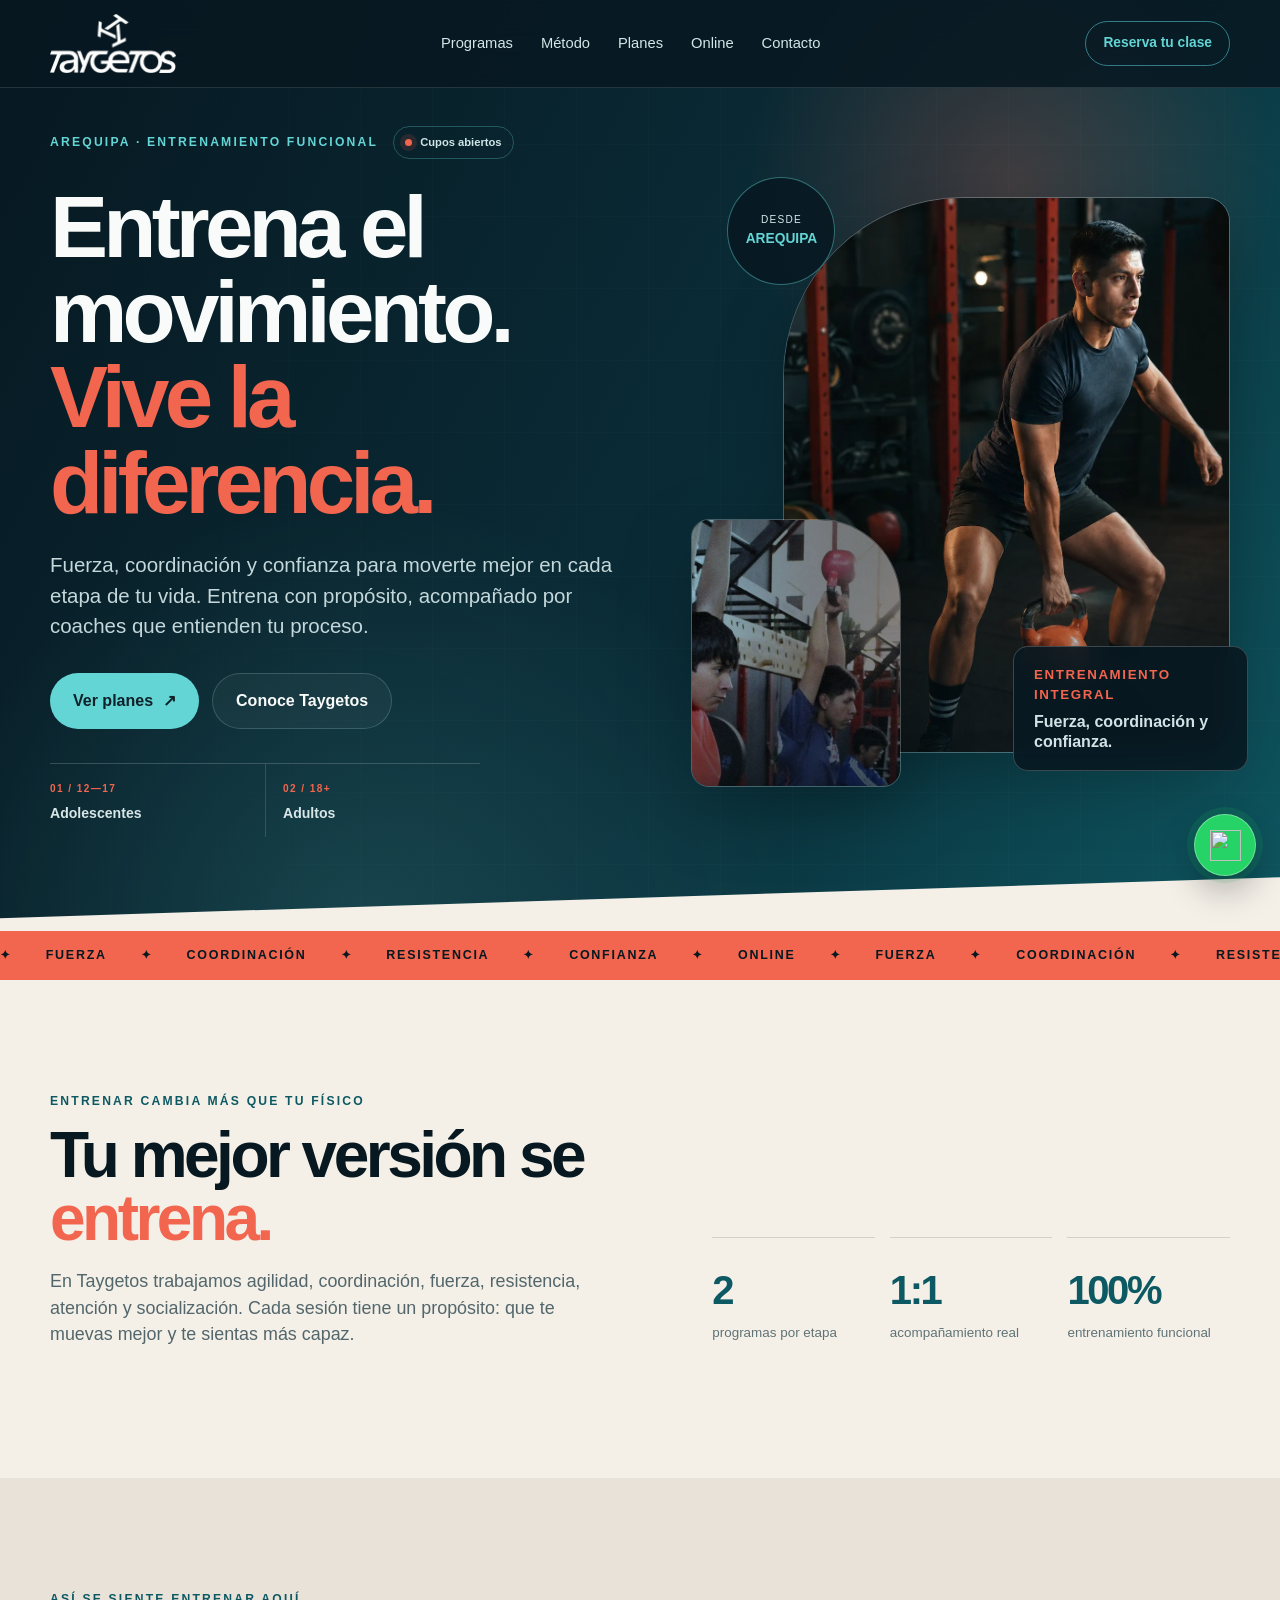
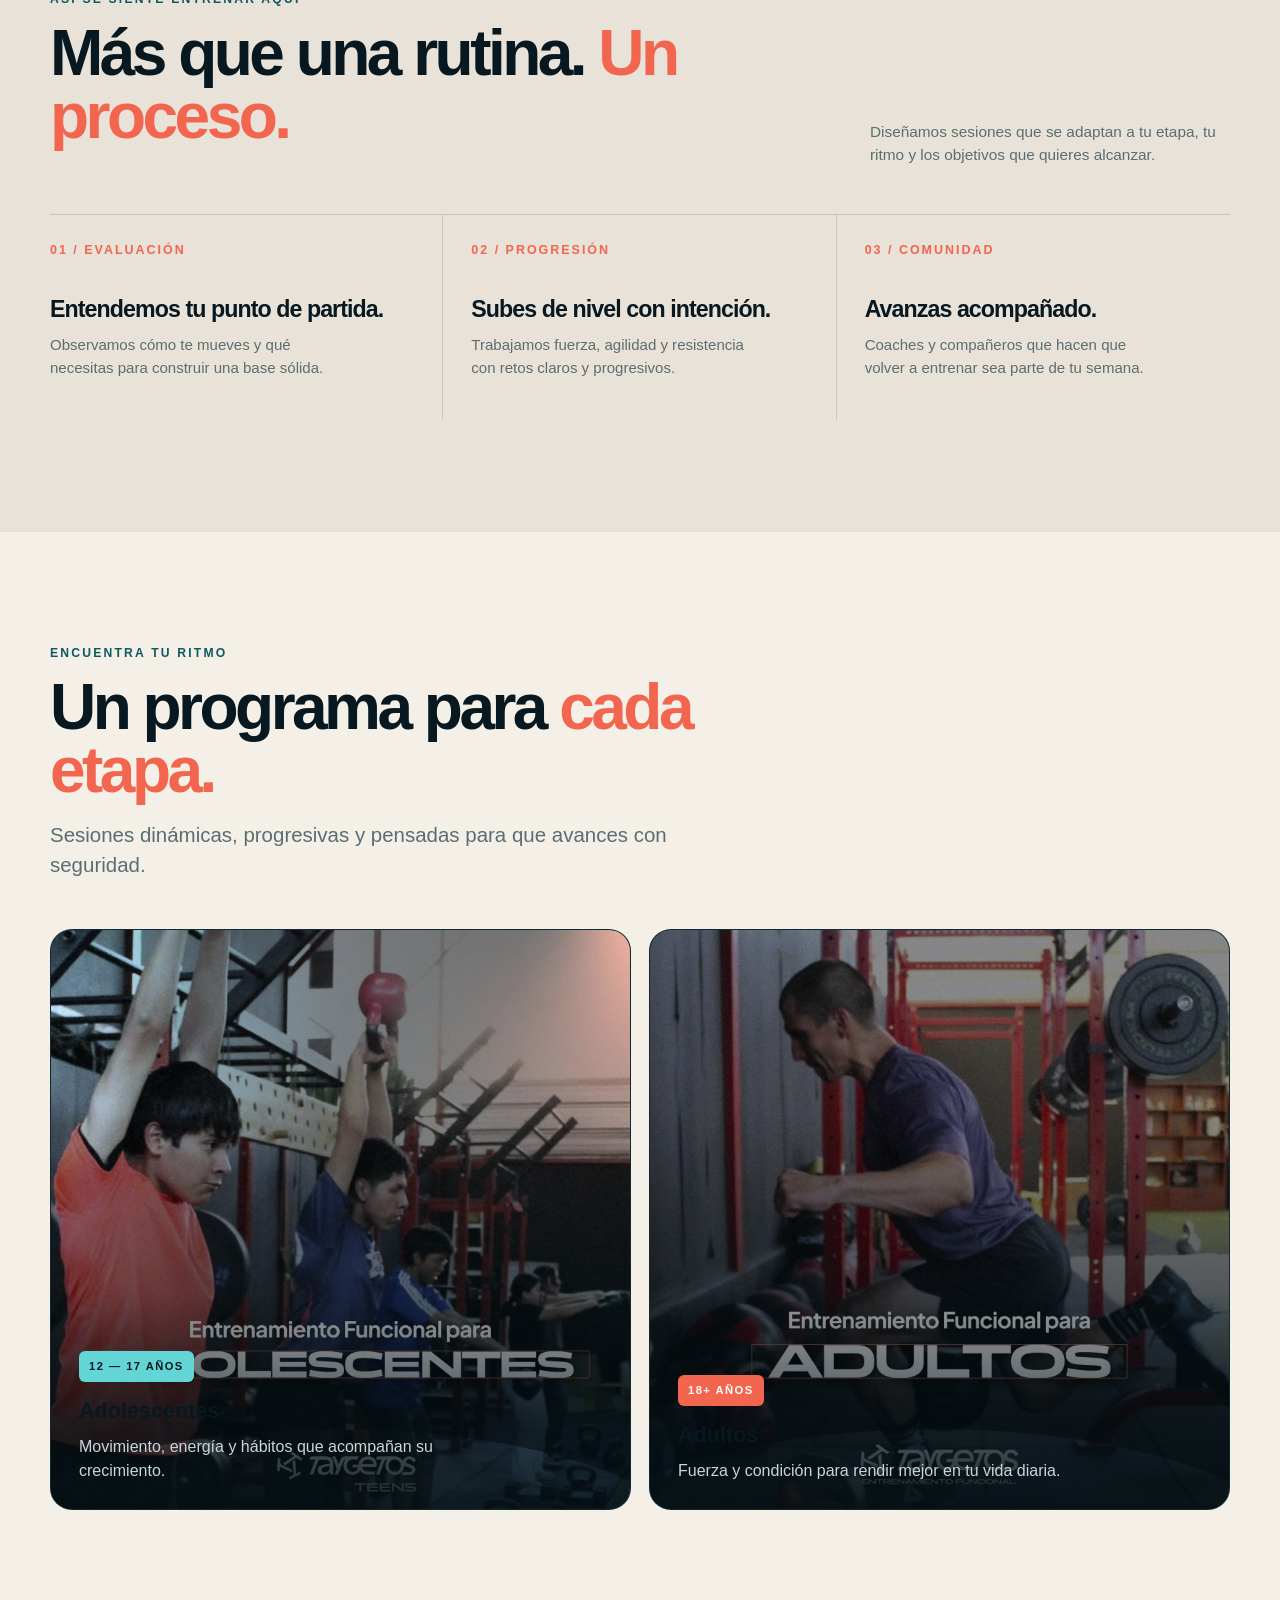
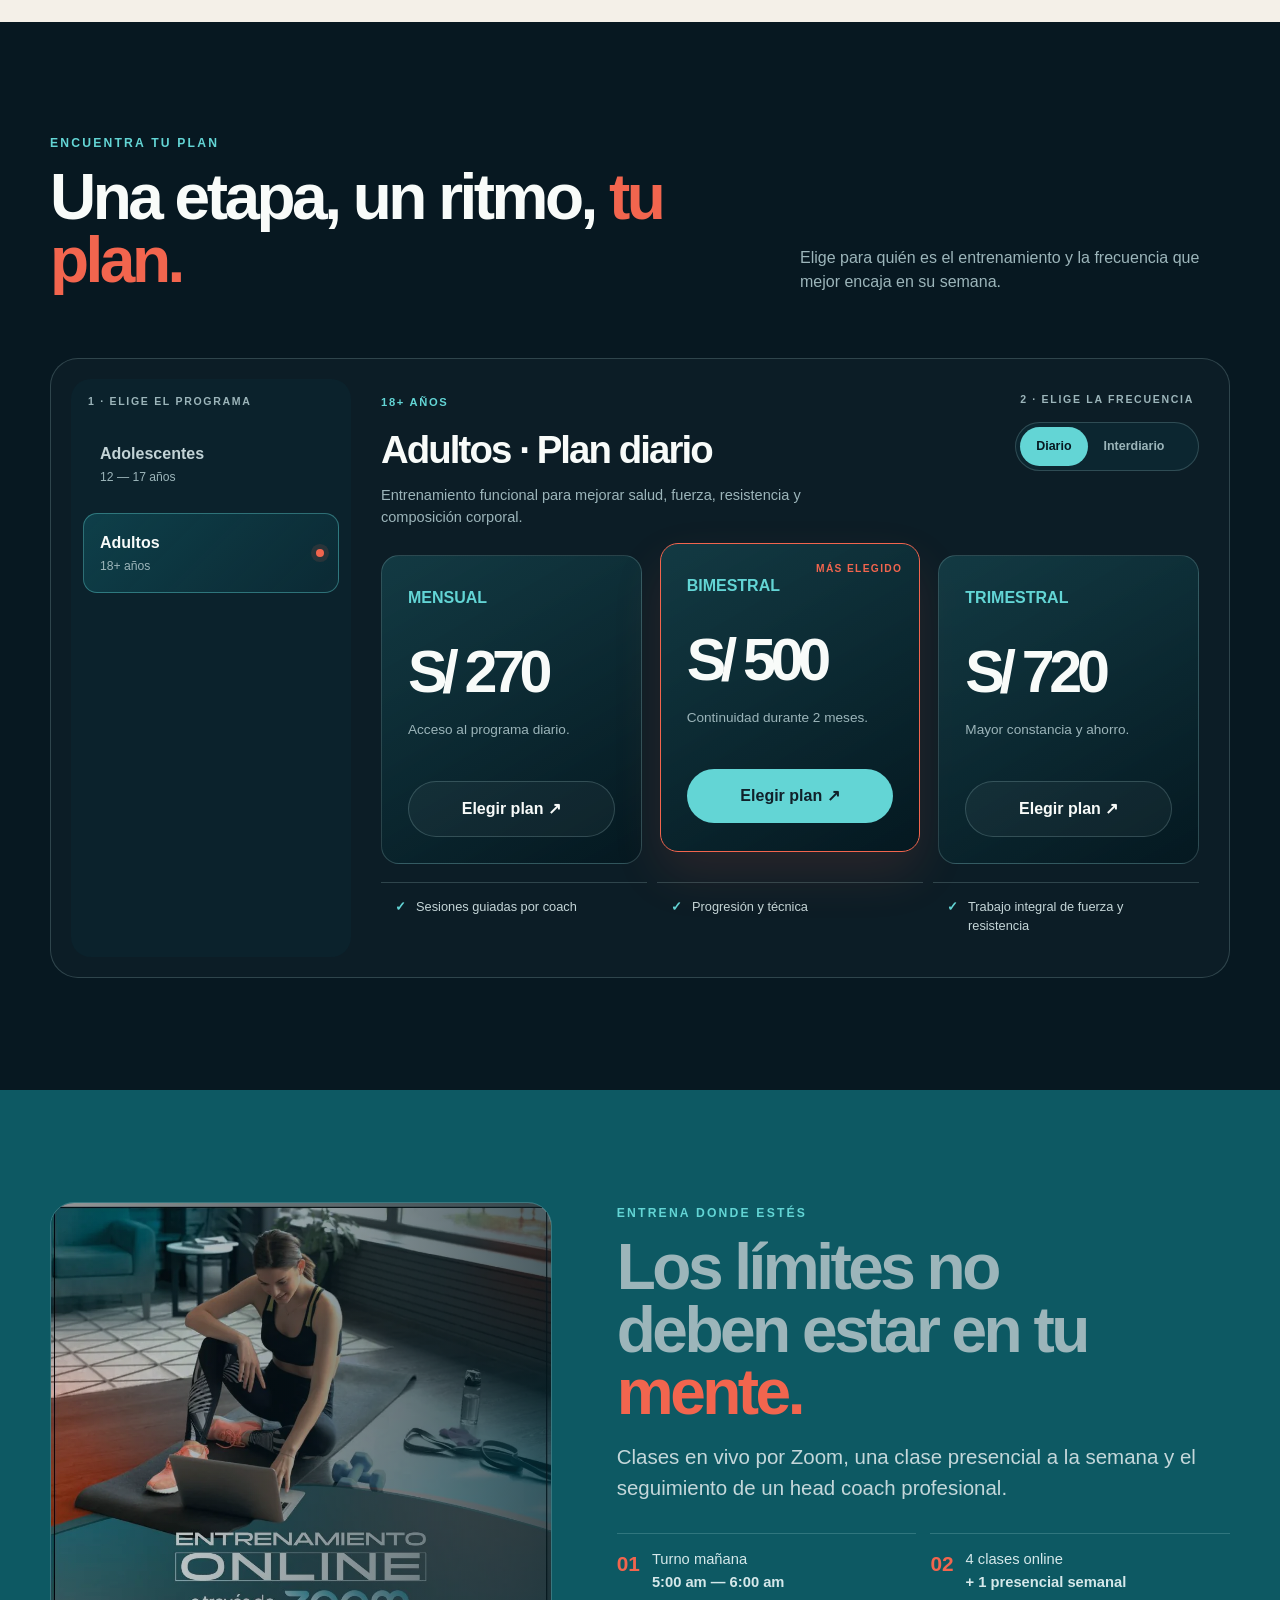
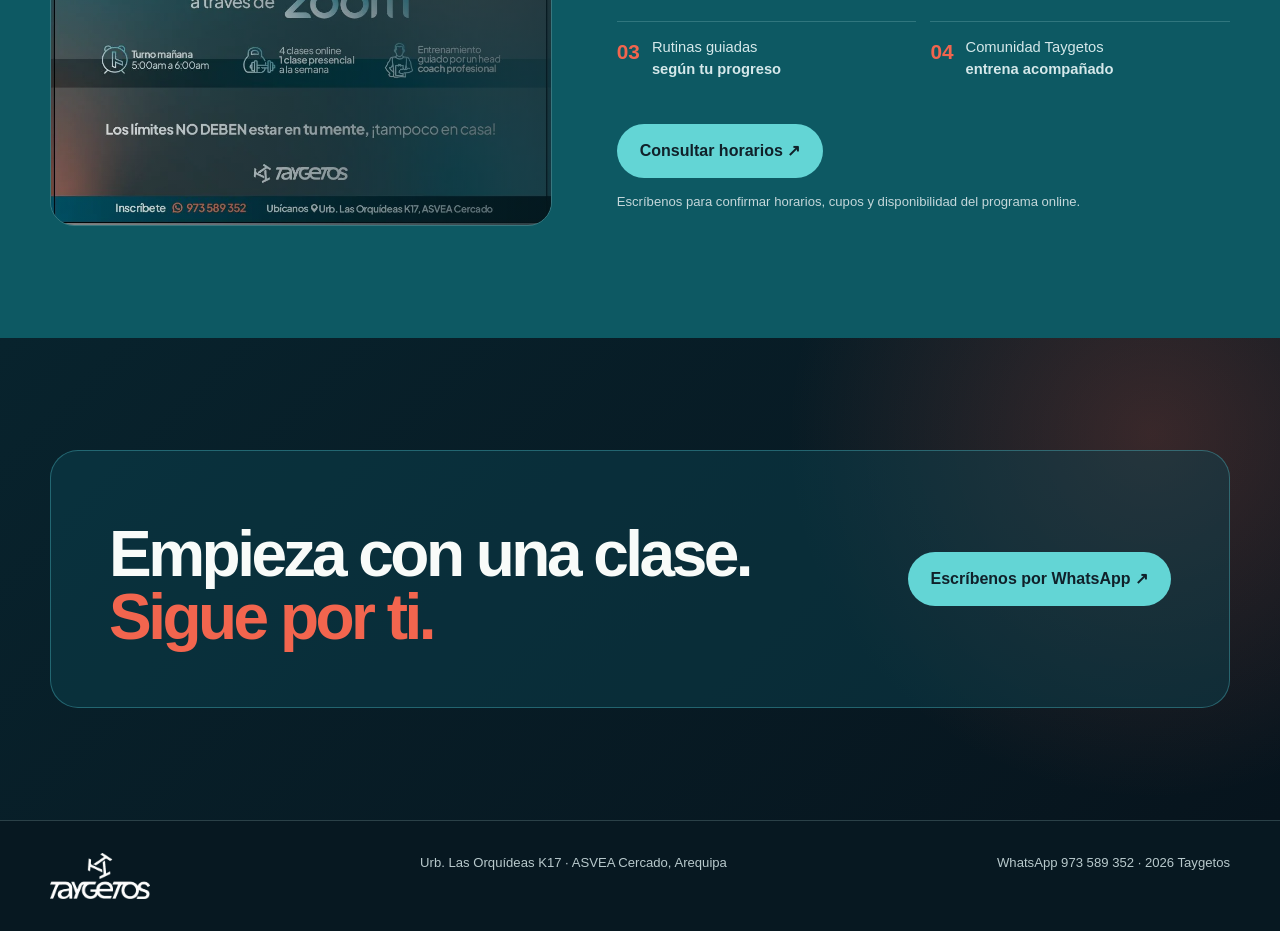
==== commit 34f3bfe8: "Fix image loading with optimized WebP assets" ====
--- a/index.html
+++ b/index.html
@@ -355,8 +355,8 @@
           </div>
         </div>
         <div class="hero-media" aria-label="Entrenamiento funcional en Taygetos">
-          <div class="hero-frame hero-frame-main"><img src="assets/hero-training.png" alt="Adulto entrenando con kettlebell en un gimnasio funcional" /></div>
-          <div class="hero-frame hero-frame-secondary"><img src="assets/teens.png" alt="Adolescentes entrenando en Taygetos" /></div>
+          <div class="hero-frame hero-frame-main"><img src="assets/hero-training.webp" alt="Adulto entrenando con kettlebell en un gimnasio funcional" /></div>
+          <div class="hero-frame hero-frame-secondary"><img src="assets/teens.webp" alt="Adolescentes entrenando en Taygetos" /></div>
           <div class="hero-badge">Desde<strong>Arequipa</strong></div>
           <div class="hero-proof"><small>Entrenamiento integral</small><strong>Fuerza, coordinación y confianza.</strong></div>
         </div>
@@ -408,11 +408,11 @@
         </div>
         <div class="program-grid">
           <article class="program-card reveal">
-            <img src="assets/teens.png" alt="Adolescentes realizando entrenamiento funcional" loading="lazy" />
+            <img src="assets/teens.webp" alt="Adolescentes realizando entrenamiento funcional" loading="lazy" />
             <div class="program-content"><span class="program-tag">12 — 17 años</span><h3>Adolescentes</h3><p>Movimiento, energía y hábitos que acompañan su crecimiento.</p></div>
           </article>
           <article class="program-card reveal">
-            <img src="assets/adults.png" alt="Adulto realizando sentadilla con peso" loading="lazy" />
+            <img src="assets/adults.webp" alt="Adulto realizando sentadilla con peso" loading="lazy" />
             <div class="program-content"><span class="program-tag">18+ años</span><h3>Adultos</h3><p>Fuerza y condición para rendir mejor en tu vida diaria.</p></div>
           </article>
         </div>
@@ -453,7 +453,7 @@
 
     <section class="section online" id="online">
       <div class="shell online-grid">
-        <div class="online-media reveal"><img src="assets/online.png" alt="Mujer realizando entrenamiento online desde casa" loading="lazy" /></div>
+        <div class="online-media reveal"><img src="assets/online.webp" alt="Mujer realizando entrenamiento online desde casa" loading="lazy" /></div>
         <div class="online-copy reveal">
           <div class="eyebrow">Entrena donde estés</div>
           <h2>Los límites no deben estar en tu <span class="accent">mente.</span></h2>
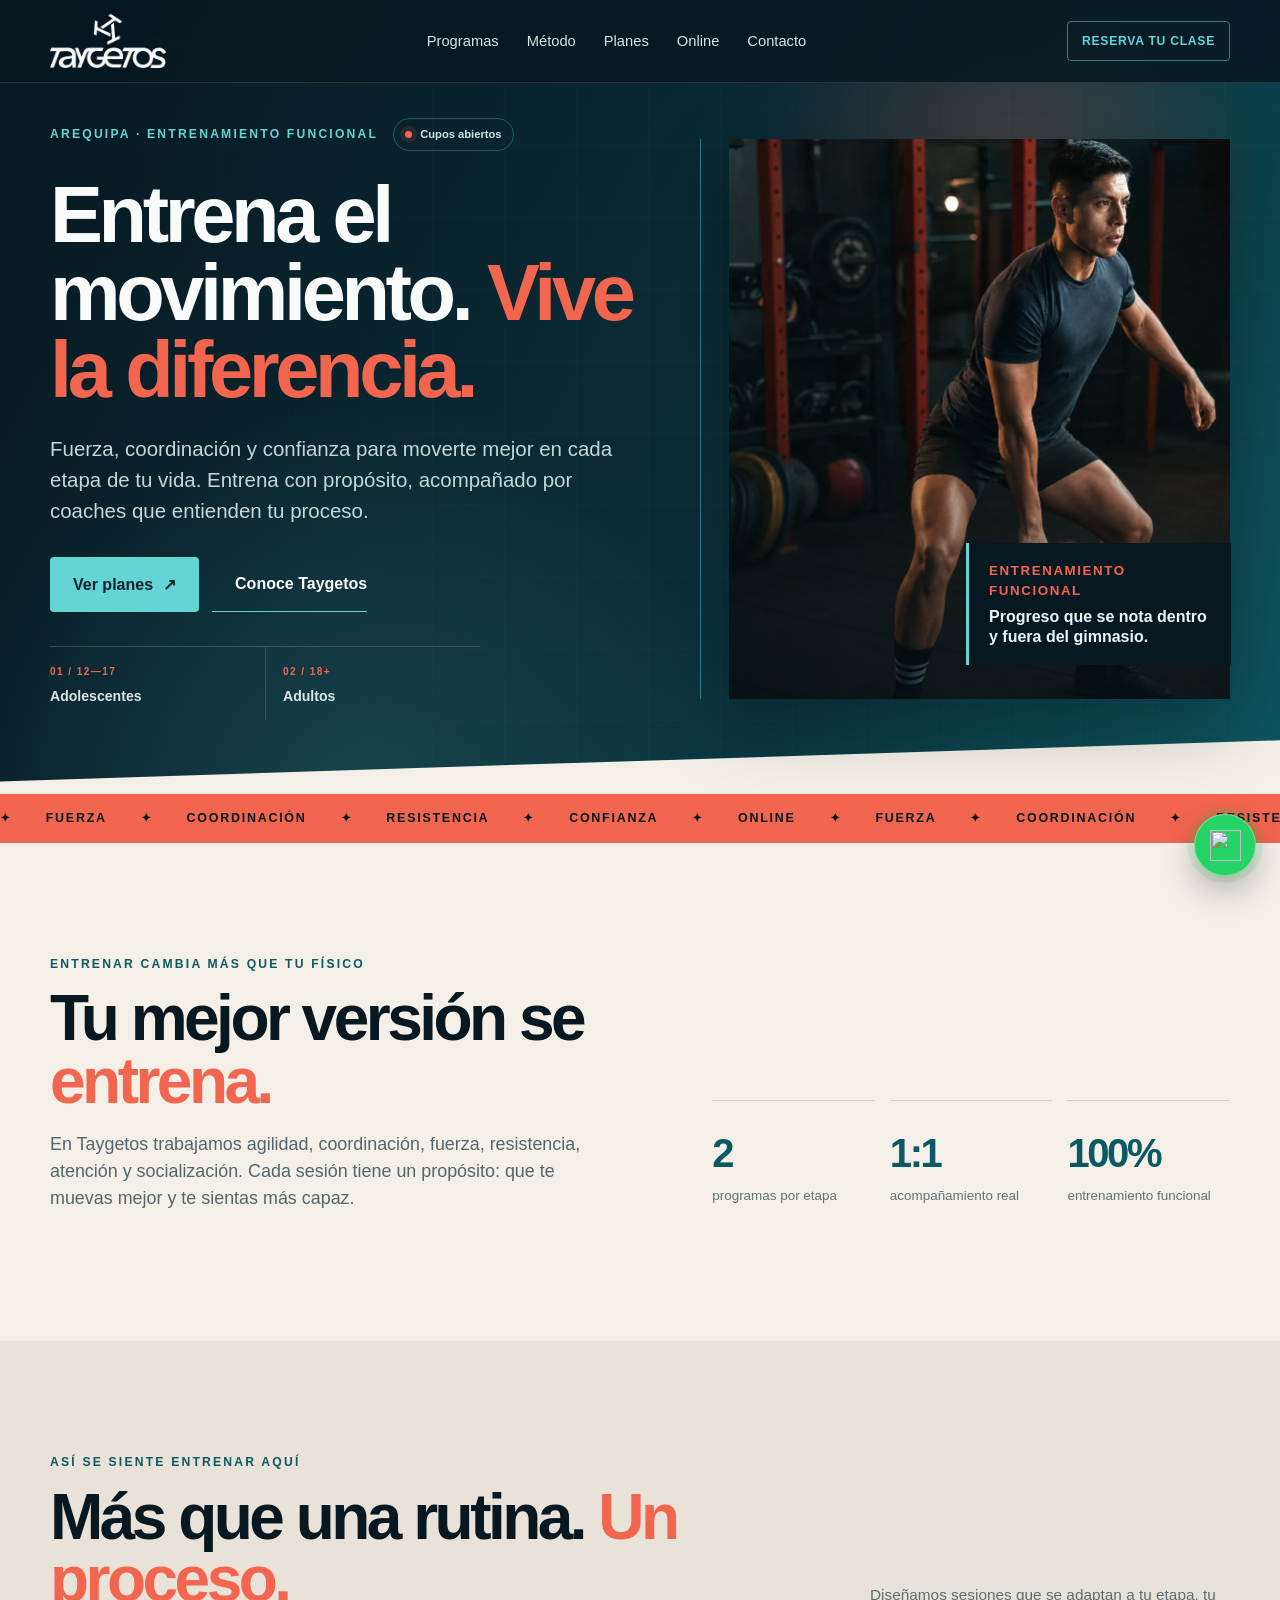
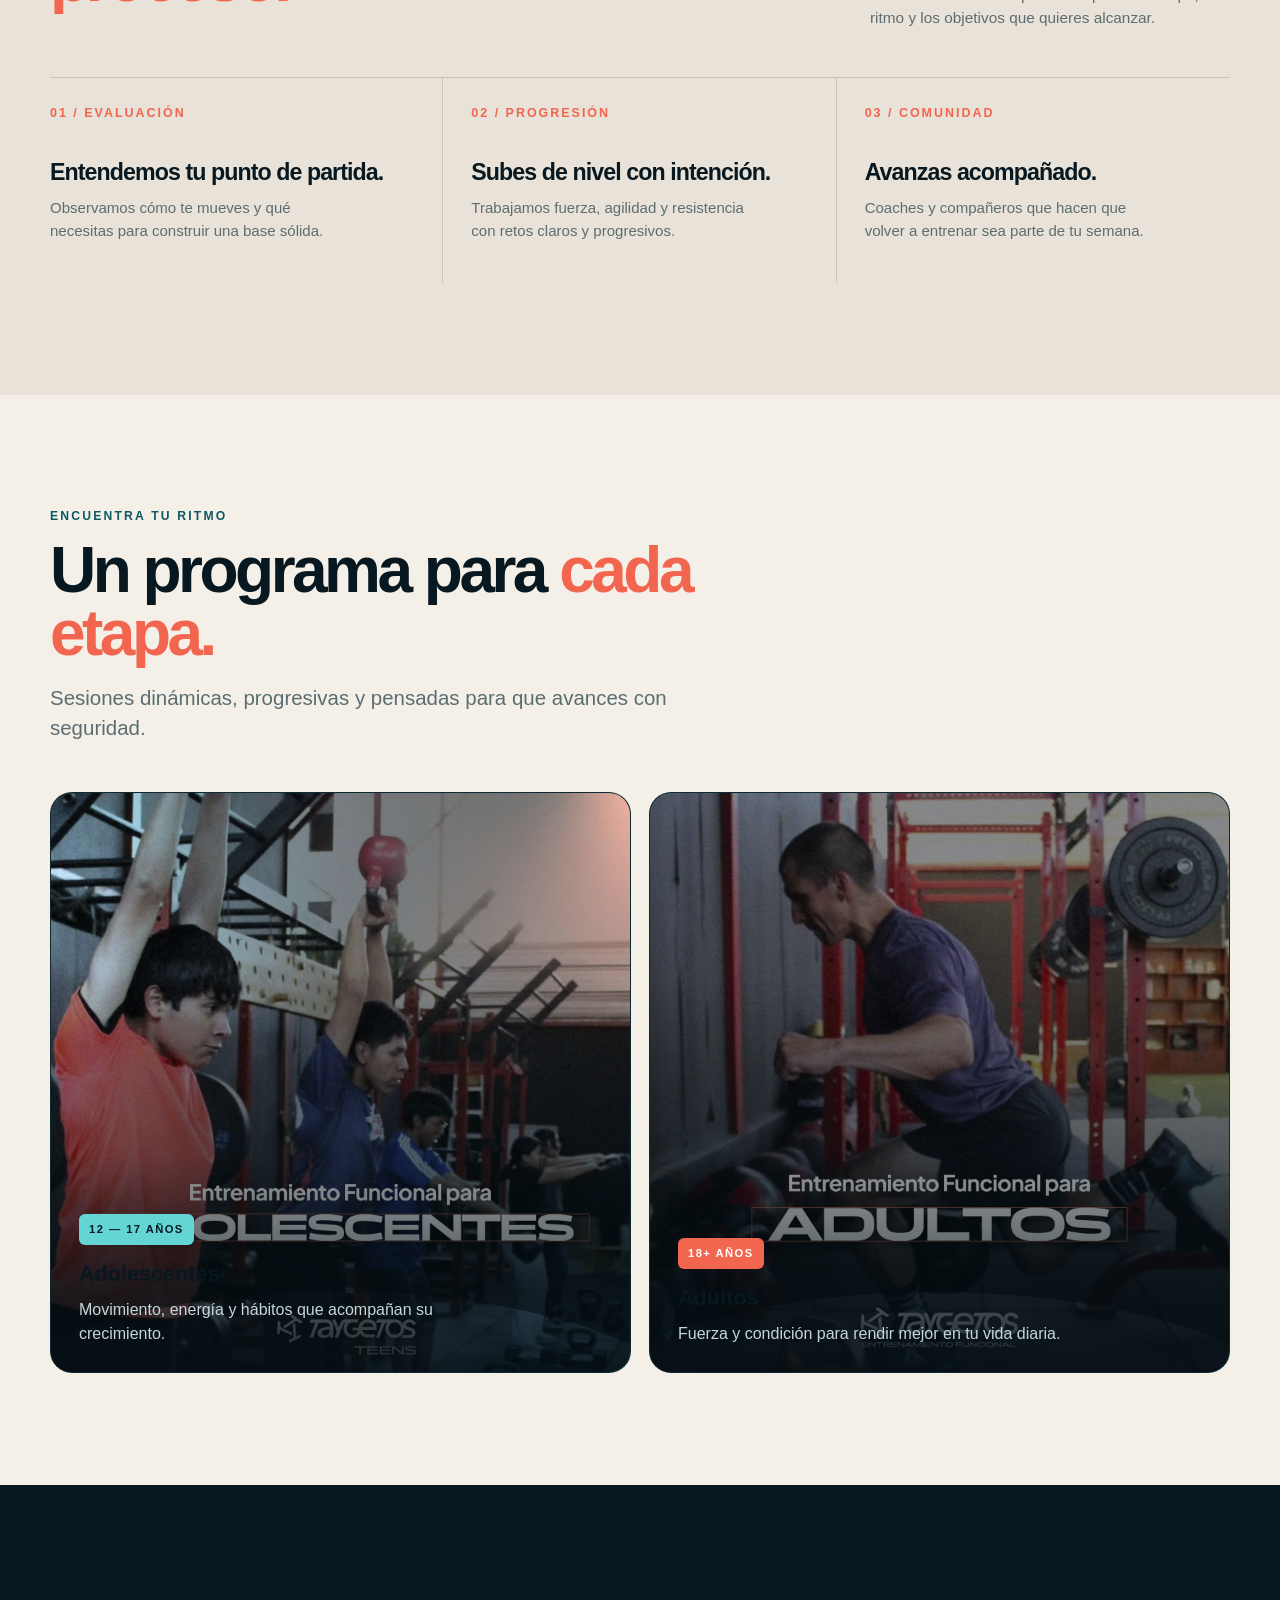
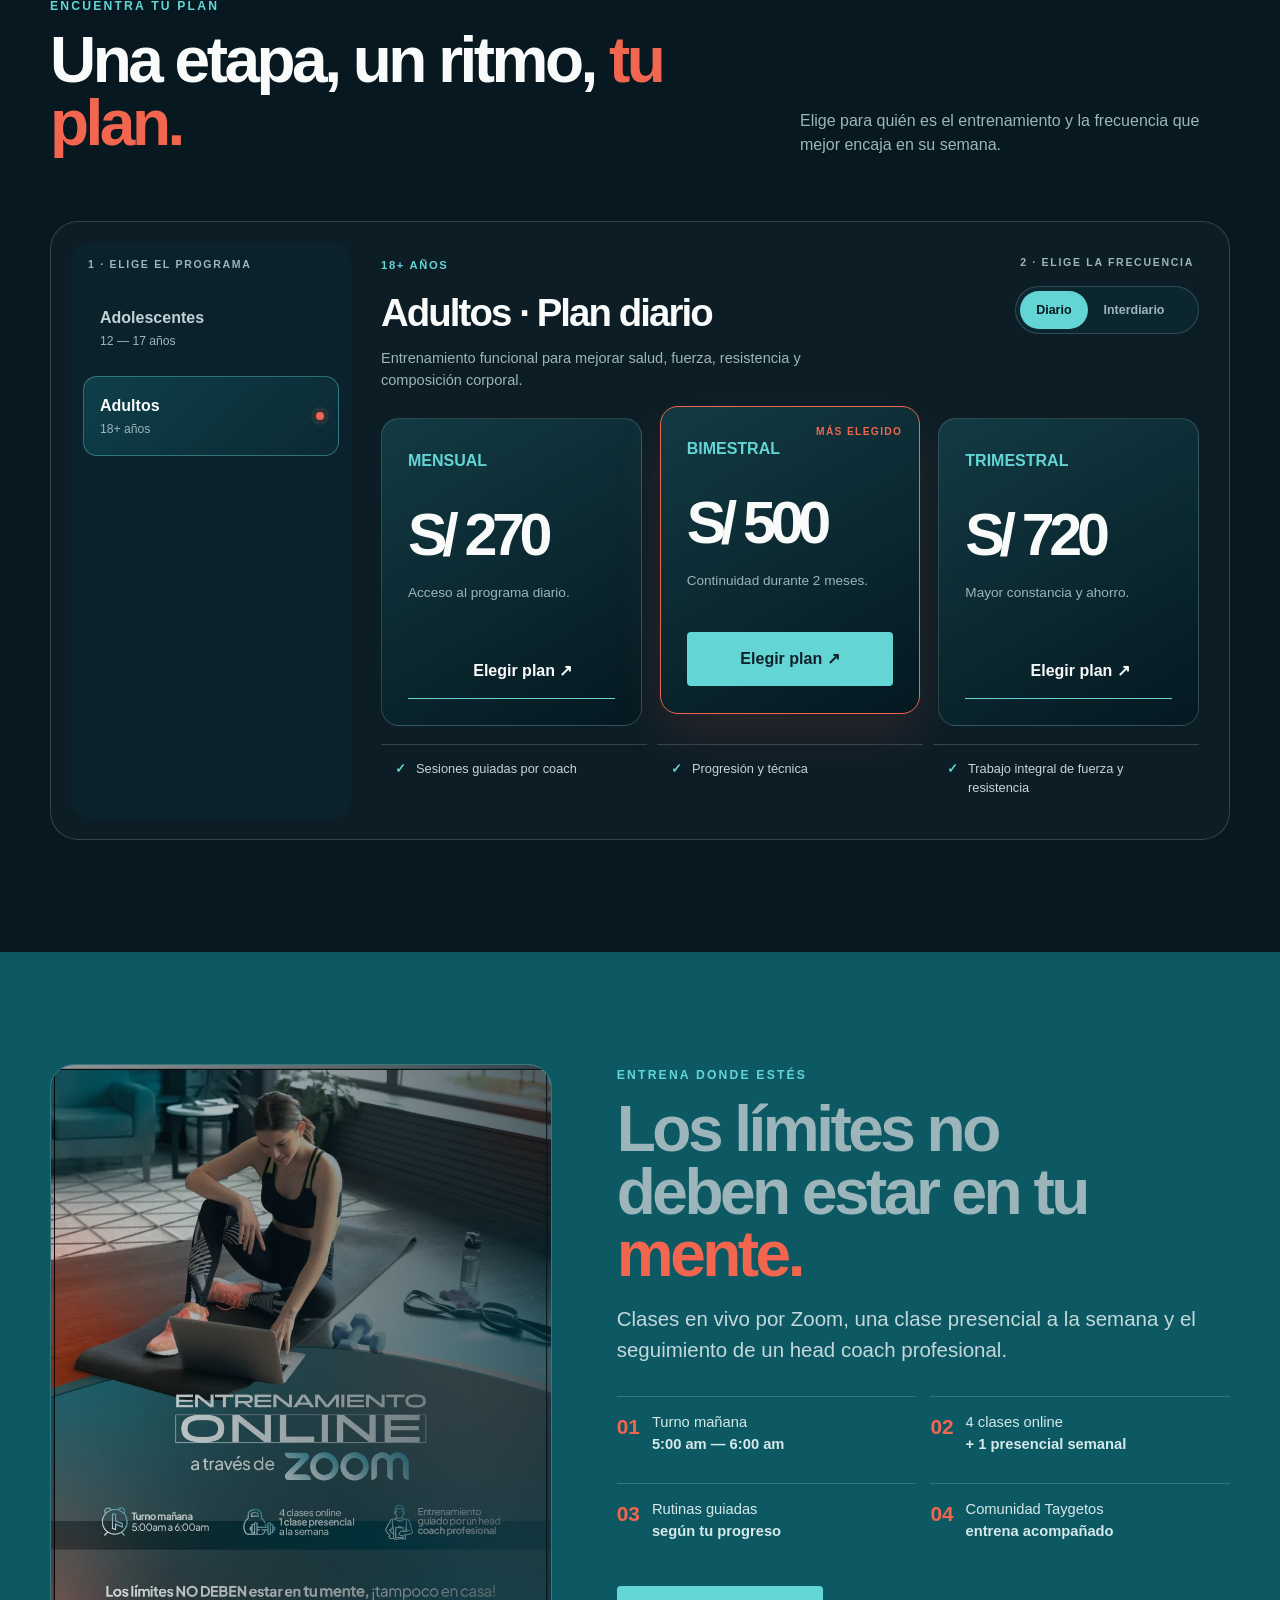
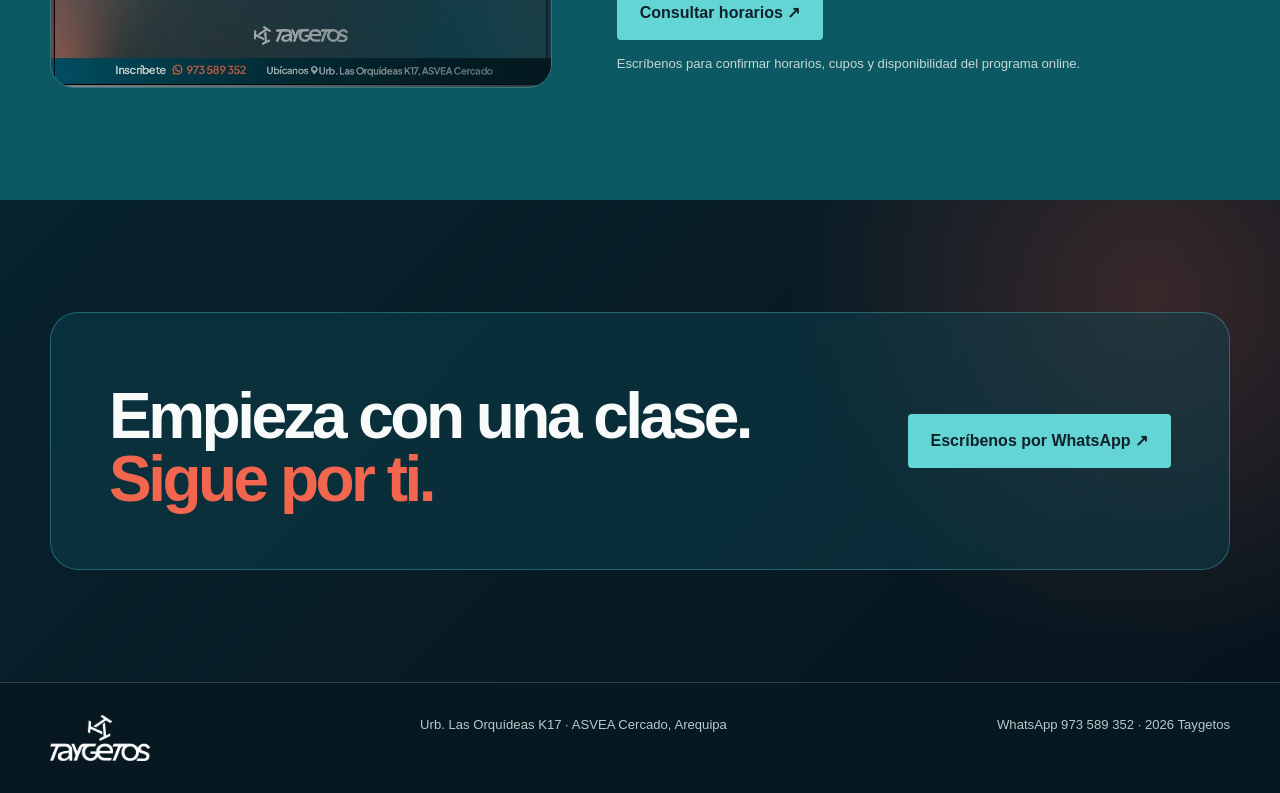
==== commit 532a910b: "Redesign hero with cleaner editorial layout" ====
--- a/index.html
+++ b/index.html
@@ -68,20 +68,23 @@
       backdrop-filter: blur(18px);
     }
     .nav-inner { display: flex; align-items: center; justify-content: space-between; gap: 24px; }
-    .brand { width: 126px; }
+    .brand { width: 116px; }
     .nav-links { display: flex; gap: 28px; color: #d3e6e8; font-size: .92rem; }
     .nav-links a { transition: color .2s ease; }
     .nav-links a:hover { color: var(--aqua); }
-    .nav-cta { padding: 11px 17px; border: 1px solid rgba(98,228,238,.48); border-radius: 999px; color: var(--aqua); font-weight: 700; font-size: .86rem; }
-    .menu-toggle { display: none; border: 1px solid var(--line); border-radius: 999px; padding: 9px 13px; color: var(--white); background: rgba(255,255,255,.04); font: inherit; font-size: .78rem; font-weight: 800; cursor: pointer; }
+    .nav-cta { padding: 10px 14px; border: 1px solid rgba(98,228,238,.48); border-radius: 4px; color: var(--aqua); font-weight: 800; font-size: .76rem; letter-spacing: .06em; text-transform: uppercase; }
+    .menu-toggle { display: none; padding: 8px 0 8px 28px; border: 0; color: var(--white); background: transparent; font: inherit; font-size: .72rem; font-weight: 900; letter-spacing: .1em; text-transform: uppercase; cursor: pointer; position: relative; }
+    .menu-toggle::before, .menu-toggle::after { content: ""; position: absolute; left: 0; width: 18px; height: 1px; background: var(--aqua); transition: transform .2s ease; }
+    .menu-toggle::before { top: 12px; }
+    .menu-toggle::after { top: 18px; }
 
     .hero {
       position: relative;
-      min-height: 880px;
+      min-height: 760px;
       display: flex;
       align-items: center;
       overflow: hidden;
-      padding: 126px 0 94px;
+      padding: 118px 0 74px;
       background:
         radial-gradient(circle at 79% 20%, rgba(242,101,78,.24), transparent 21%),
         radial-gradient(circle at 28% 100%, rgba(99,213,213,.16), transparent 33%),
@@ -106,38 +109,34 @@
       background: var(--paper);
       clip-path: polygon(0 76%, 100% 0, 100% 100%, 0 100%);
     }
-    .hero-grid { position: relative; z-index: 1; display: grid; grid-template-columns: 1.04fr .96fr; align-items: center; gap: 58px; }
+    .hero-grid { position: relative; z-index: 1; display: grid; grid-template-columns: 1.05fr .95fr; align-items: center; gap: 64px; }
     .hero-copy { position: relative; z-index: 2; }
     .hero-eyebrow-row { display: flex; flex-wrap: wrap; align-items: center; gap: 15px; }
     .hero-status { display: inline-flex; align-items: center; gap: 8px; padding: 7px 11px; border: 1px solid rgba(99,213,213,.3); border-radius: 999px; color: #cfe6e8; font-size: .7rem; font-weight: 800; }
     .hero-status::before { content: ""; width: 7px; height: 7px; border-radius: 50%; background: var(--coral); box-shadow: 0 0 0 5px rgba(242,101,78,.13); animation: statusPulse 2s ease-in-out infinite; }
     @keyframes statusPulse { 50% { box-shadow: 0 0 0 9px rgba(242,101,78,0); } }
-    .hero h1 { max-width: 690px; margin: 25px 0 25px; font-size: clamp(4.2rem, 6.8vw, 7.2rem); }
+    .hero h1 { max-width: 690px; margin: 25px 0 25px; font-size: clamp(4rem, 6.2vw, 6.8rem); }
     .hero .lede { max-width: 590px; }
     .hero-actions { display: flex; flex-wrap: wrap; gap: 13px; margin-top: 31px; }
-    .button { display: inline-flex; align-items: center; justify-content: center; gap: 10px; border-radius: 999px; padding: 15px 23px; font-weight: 800; transition: transform .2s ease, box-shadow .2s ease; }
+    .button { display: inline-flex; align-items: center; justify-content: center; gap: 10px; border-radius: 4px; padding: 15px 23px; font-weight: 800; transition: transform .2s ease, box-shadow .2s ease; }
     .button:hover { transform: translateY(-2px); box-shadow: 0 12px 28px rgba(0,0,0,.24); }
     .button-primary { color: #10212a; background: var(--aqua); }
-    .button-secondary { border: 1px solid var(--line); color: var(--white); background: rgba(255,255,255,.04); }
+    .button-secondary { padding-right: 0; border-bottom: 1px solid var(--aqua); border-radius: 0; color: var(--white); background: transparent; }
     .hero-programs { display: grid; grid-template-columns: repeat(2, 1fr); max-width: 430px; margin-top: 34px; border-top: 1px solid rgba(255,255,255,.18); }
     .hero-program { position: relative; padding: 17px 17px 12px 0; color: #d8e6e8; transition: color .25s ease, transform .25s ease; }
     .hero-program + .hero-program { padding-left: 17px; border-left: 1px solid rgba(255,255,255,.14); }
     .hero-program:hover { color: var(--aqua); transform: translateY(-3px); }
     .hero-program small { display: block; margin-bottom: 5px; color: var(--coral); font-size: .63rem; font-weight: 900; letter-spacing: .14em; }
     .hero-program strong { font-size: .88rem; }
-    .hero-media { position: relative; min-height: 610px; }
-    .hero-frame { position: absolute; overflow: hidden; border: 1px solid rgba(255,255,255,.24); box-shadow: var(--shadow); }
-    .hero-frame::after { content: ""; position: absolute; inset: 0; background: linear-gradient(180deg, transparent 55%, rgba(4,15,20,.52)); pointer-events: none; }
+    .hero-media { position: relative; min-height: 560px; border-left: 1px solid rgba(98,228,238,.45); }
+    .hero-frame { position: absolute; overflow: hidden; box-shadow: var(--shadow); }
+    .hero-frame::after { content: ""; position: absolute; inset: 0; background: linear-gradient(90deg, rgba(4,15,20,.22), transparent 45%), linear-gradient(180deg, transparent 52%, rgba(4,15,20,.64)); pointer-events: none; }
     .hero-frame img { width: 100%; height: 100%; object-fit: cover; object-position: center top; }
-    .hero-frame-main { inset: 20px 0 34px 92px; border-radius: 180px 24px 24px 24px; }
-    .hero-frame-main img { object-position: center center; transform: scale(1.03); }
-    .hero-frame-secondary { z-index: 2; left: 0; bottom: 0; width: 210px; height: 268px; border-radius: 18px 82px 18px 18px; }
-    .hero-frame-secondary img { transform: scale(1.52); transform-origin: 38% top; }
-    .hero-badge { position: absolute; z-index: 3; top: 0; left: 36px; width: 108px; height: 108px; display: grid; place-content: center; border: 1px solid rgba(99,213,213,.45); border-radius: 50%; color: #d7e9eb; background: rgba(7,24,33,.88); font-size: .63rem; letter-spacing: .12em; text-align: center; text-transform: uppercase; }
-    .hero-badge strong { display: block; margin-top: 2px; color: var(--aqua); font-size: .86rem; letter-spacing: 0; }
-    .hero-proof { position: absolute; z-index: 3; right: -18px; bottom: 16px; width: 235px; padding: 18px 20px; border: 1px solid rgba(255,255,255,.2); border-radius: 15px; color: #d3e3e5; background: rgba(7,24,33,.88); backdrop-filter: blur(14px); }
-    .hero-proof small { display: block; margin-bottom: 7px; color: var(--coral); font-weight: 900; letter-spacing: .12em; text-transform: uppercase; }
-    .hero-proof strong { display: block; font-size: 1rem; line-height: 1.25; }
+    .hero-frame-main { inset: 0 0 0 28px; }
+    .hero-frame-main img { object-position: 58% center; transform: none; }
+    .hero-caption { position: absolute; z-index: 3; right: -1px; bottom: 34px; width: 265px; padding: 18px 20px; border-left: 3px solid var(--aqua); color: #eaf5f6; background: var(--ink); }
+    .hero-caption small { display: block; margin-bottom: 6px; color: var(--coral); font-weight: 900; letter-spacing: .12em; text-transform: uppercase; }
+    .hero-caption strong { display: block; font-size: 1rem; line-height: 1.25; }
 
     .ticker { position: relative; z-index: 2; overflow: hidden; padding: 15px 0; color: var(--ink); background: var(--coral); }
     .ticker-track { display: flex; width: max-content; animation: tickerMove 24s linear infinite; }
@@ -291,12 +290,10 @@
       .hero h1 { font-size: clamp(3.25rem, 15vw, 4.6rem); }
       .hero-programs { grid-template-columns: 1fr; }
       .hero-program + .hero-program { padding-left: 0; border-left: 0; border-top: 1px solid rgba(255,255,255,.12); }
-      .hero-media { min-height: 430px; }
-      .hero-frame-main { inset: 24px 0 20px 40px; border-radius: 110px 18px 18px 18px; }
-      .hero-frame-main img { transform: scale(1.06); }
-      .hero-frame-secondary { width: 132px; height: 174px; }
-      .hero-badge { left: 5px; width: 88px; height: 88px; font-size: .52rem; }
-      .hero-proof { right: 0; bottom: 3px; width: 195px; padding: 14px 15px; }
+      .hero-media { min-height: 410px; border-left: 0; }
+      .hero-frame-main { inset: 0; }
+      .hero-frame-main img { object-position: 56% center; }
+      .hero-caption { right: 0; bottom: 0; width: min(82%, 290px); padding: 15px 17px; }
       .program-grid, .price-grid { grid-template-columns: 1fr; }
       .program-card, .program-card img { min-height: 350px; }
       .price-card.featured { transform: none; }
@@ -356,9 +353,7 @@
         </div>
         <div class="hero-media" aria-label="Entrenamiento funcional en Taygetos">
           <div class="hero-frame hero-frame-main"><img src="assets/hero-training.webp" alt="Adulto entrenando con kettlebell en un gimnasio funcional" /></div>
-          <div class="hero-frame hero-frame-secondary"><img src="assets/teens.webp" alt="Adolescentes entrenando en Taygetos" /></div>
-          <div class="hero-badge">Desde<strong>Arequipa</strong></div>
-          <div class="hero-proof"><small>Entrenamiento integral</small><strong>Fuerza, coordinación y confianza.</strong></div>
+          <div class="hero-caption"><small>Entrenamiento funcional</small><strong>Progreso que se nota dentro y fuera del gimnasio.</strong></div>
         </div>
       </div>
     </section>
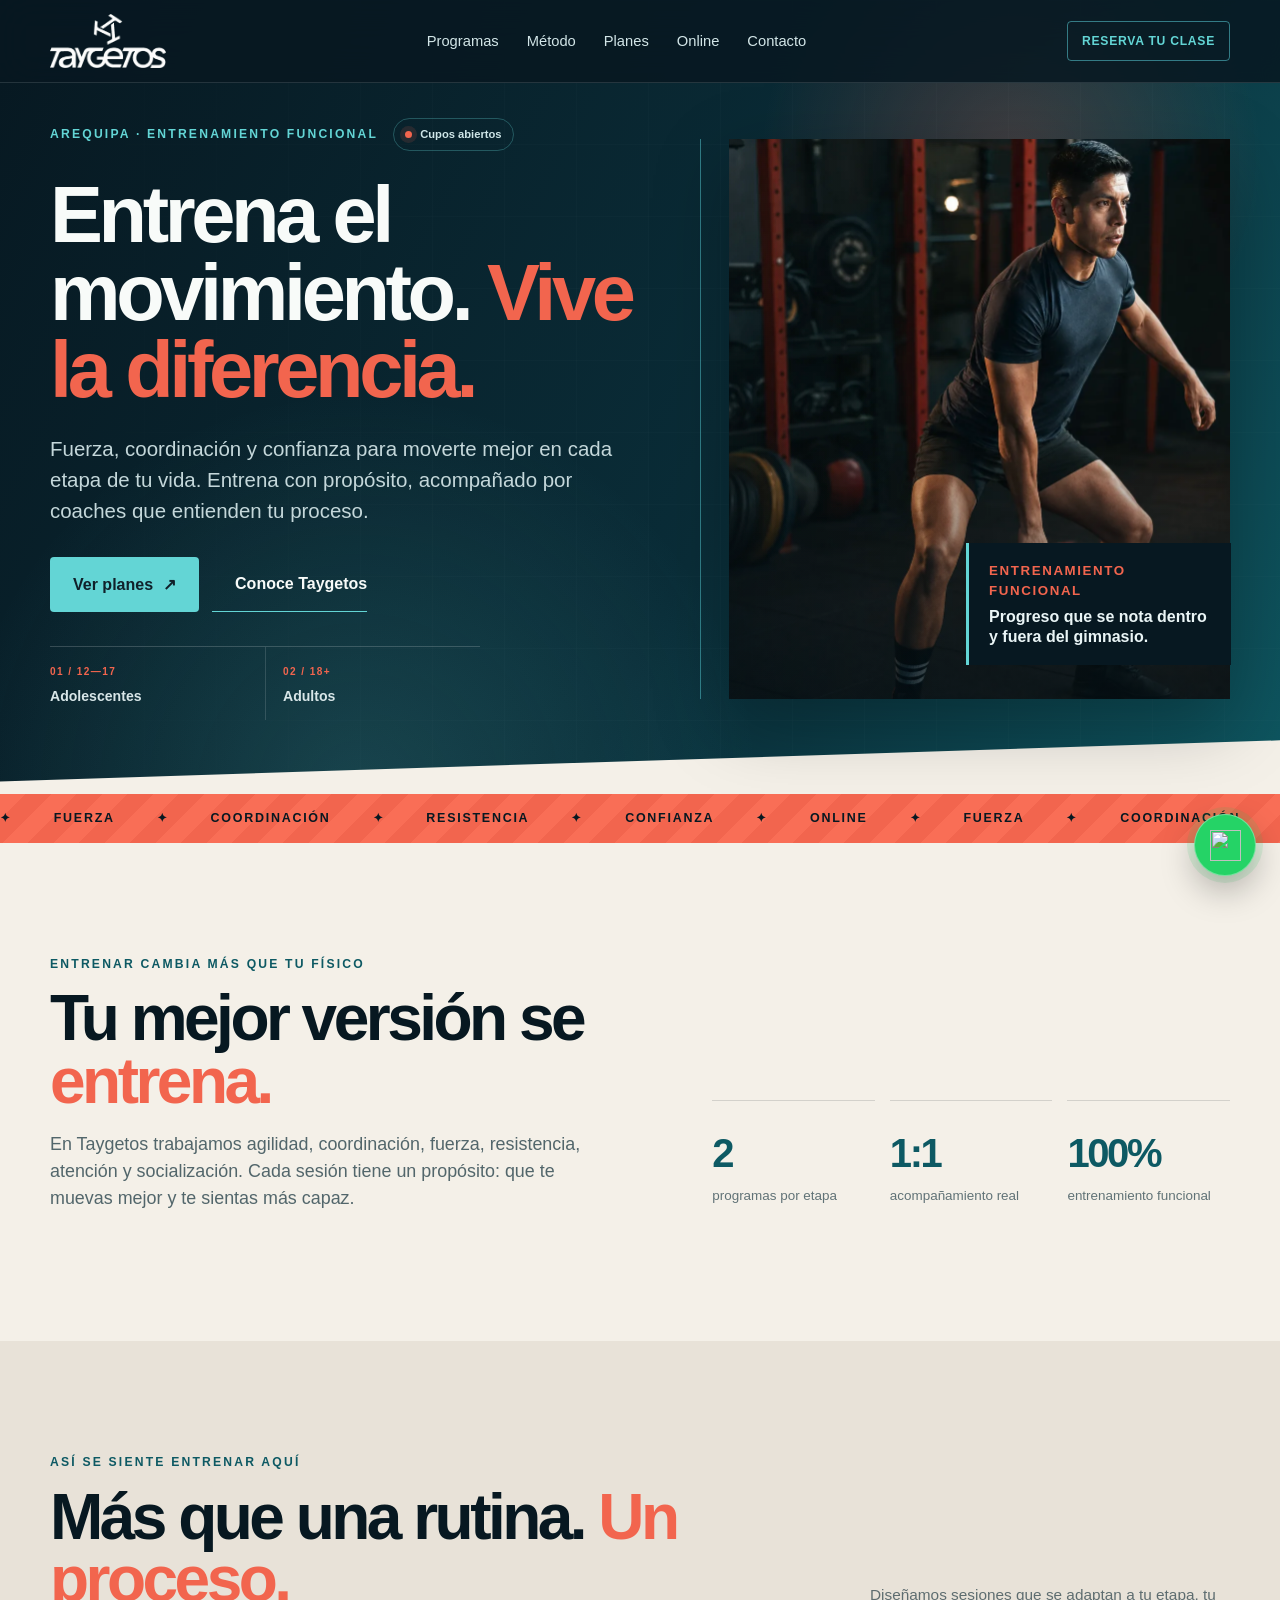
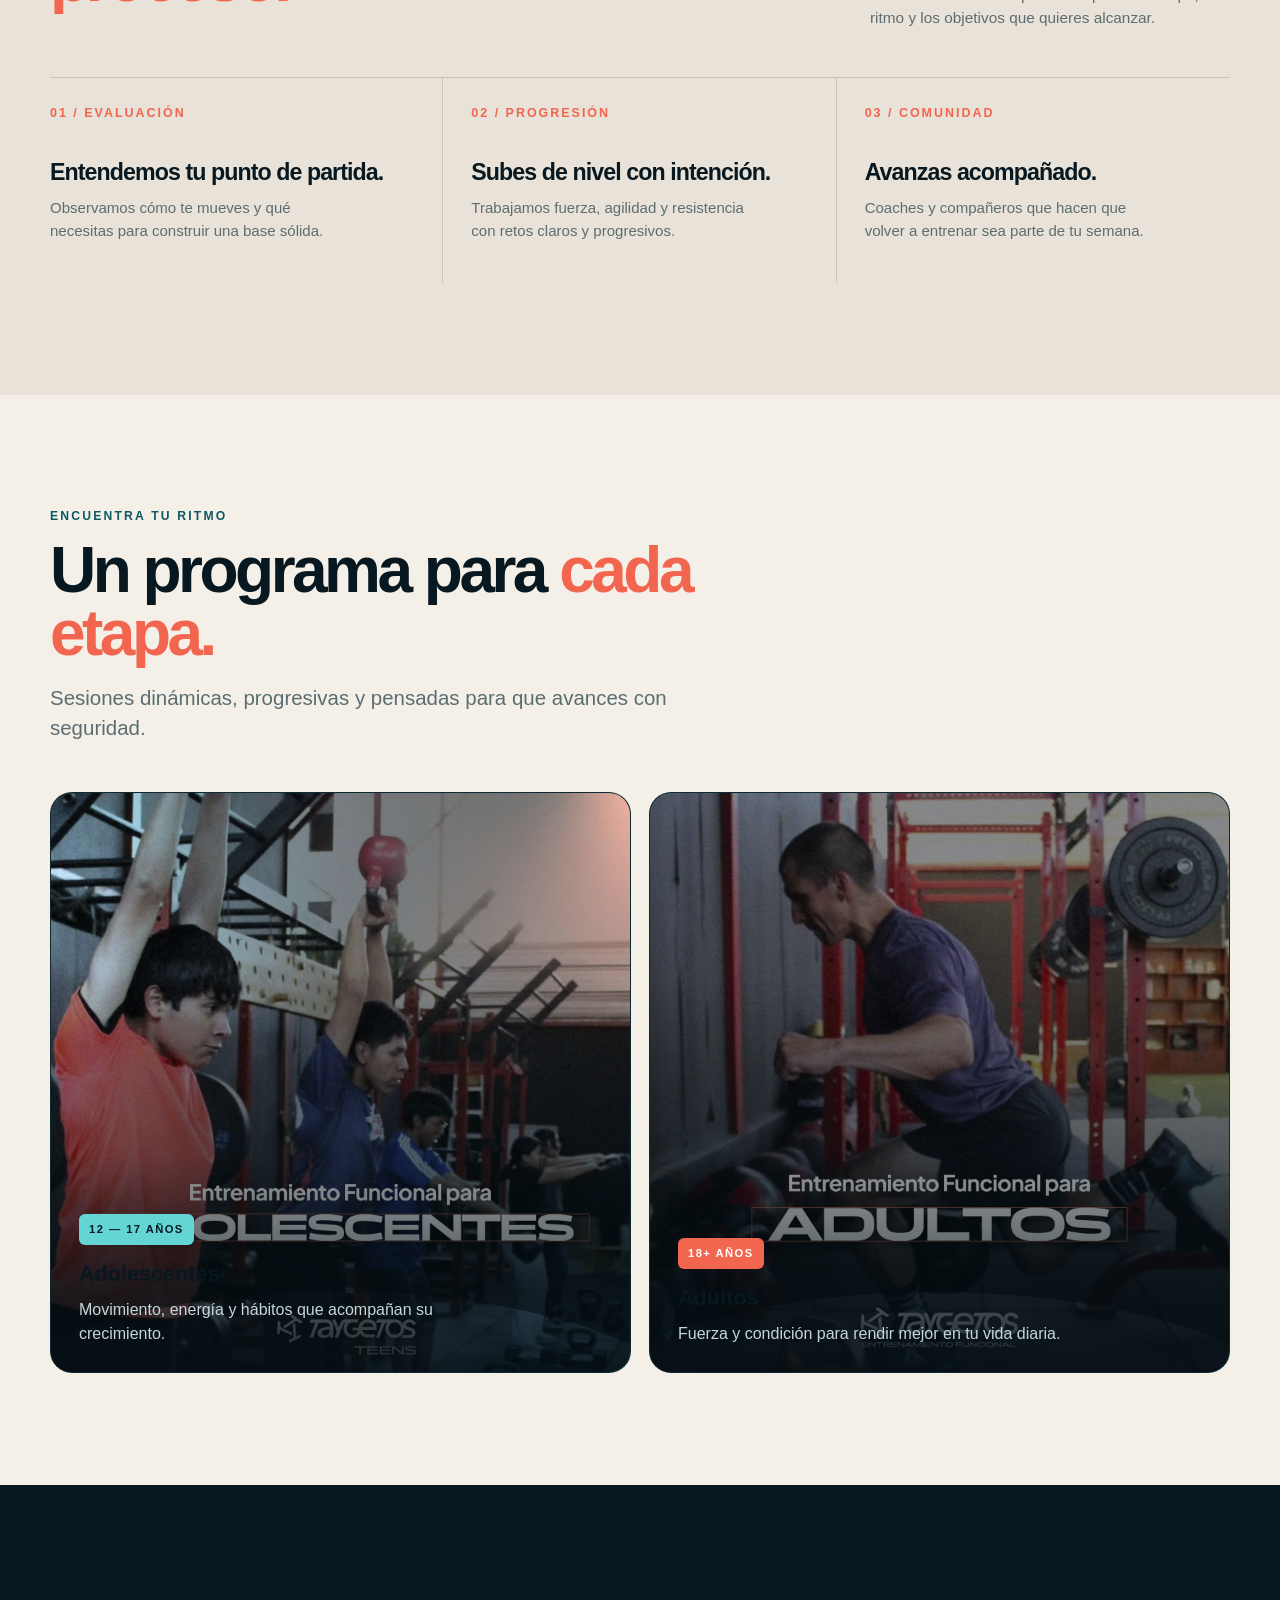
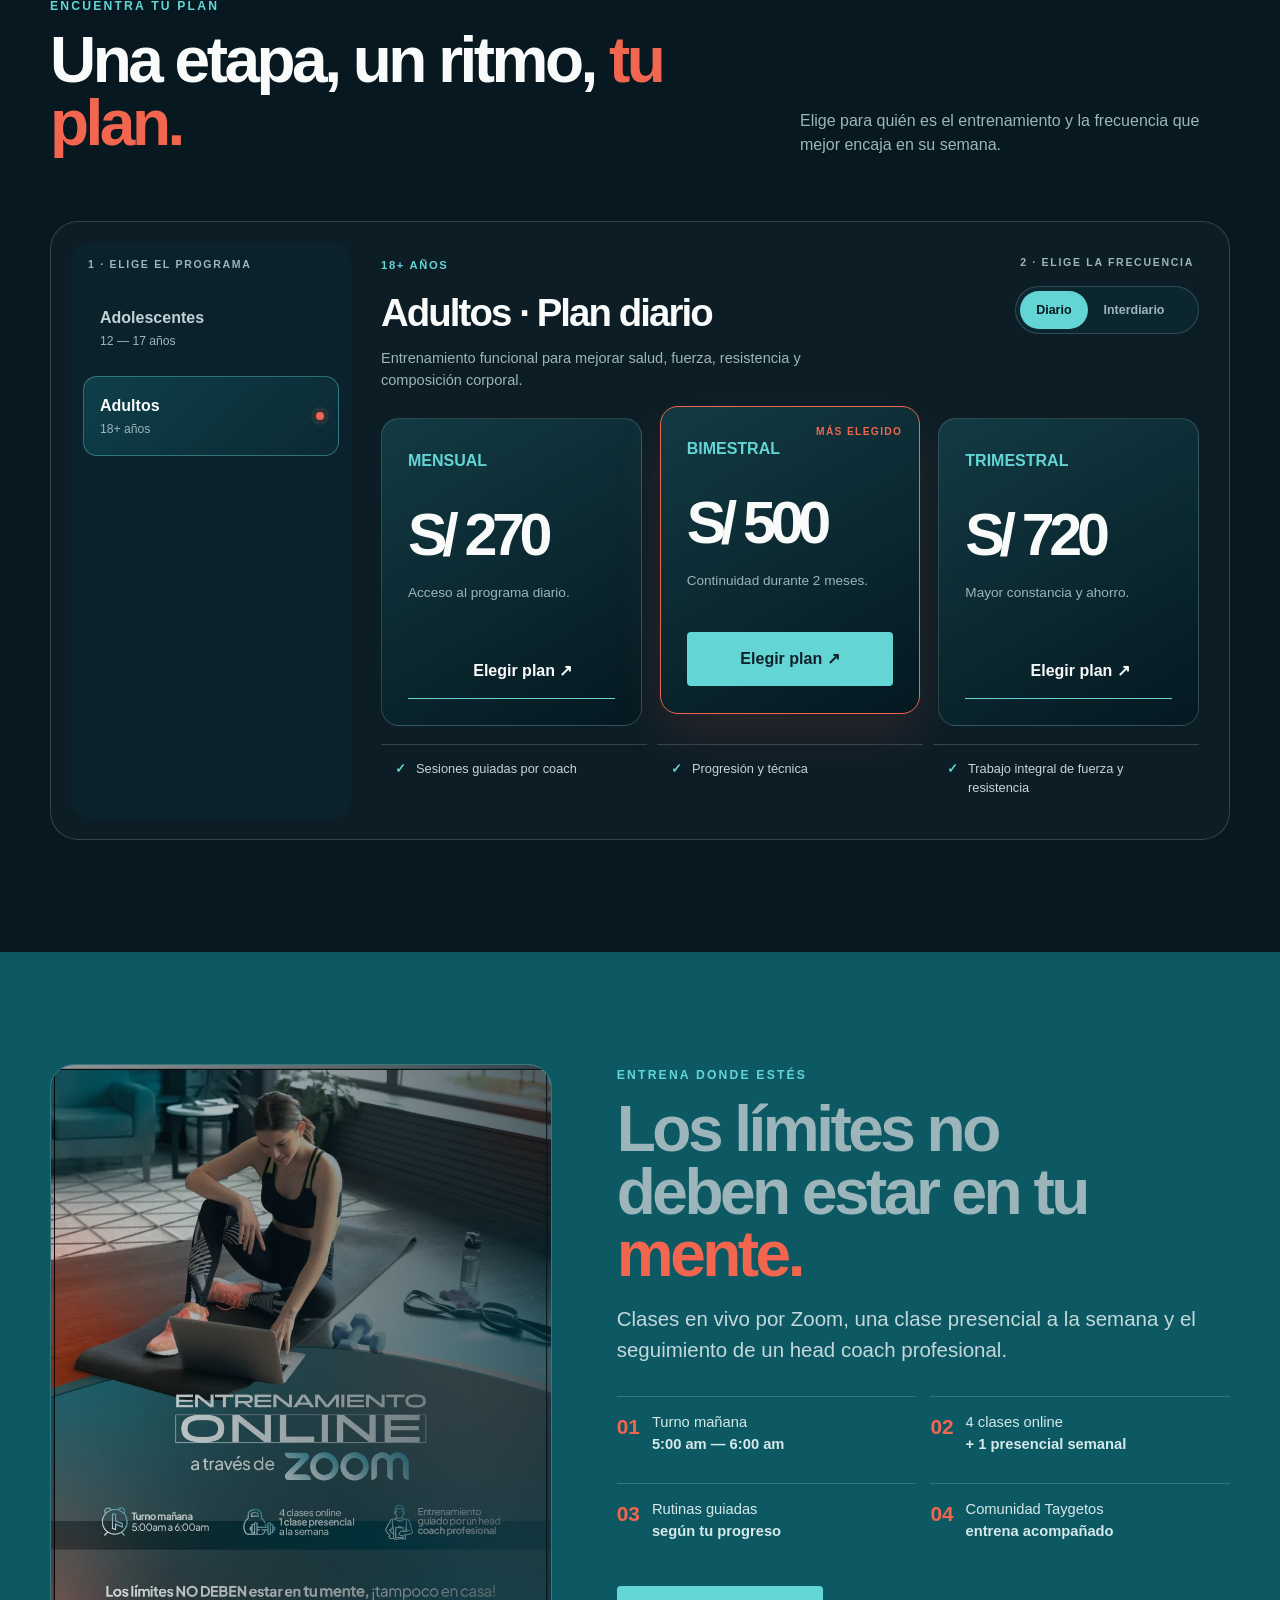
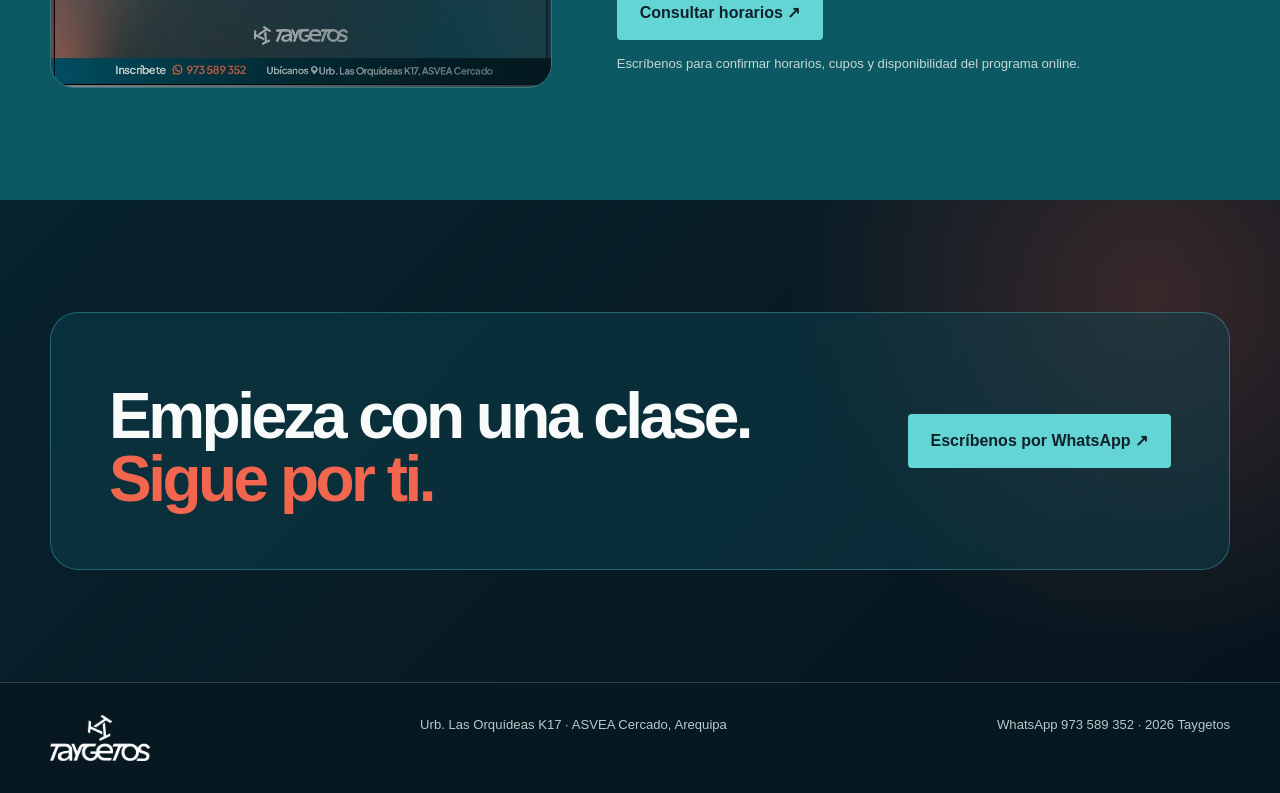
==== commit 45e9c205: "Animate the services ticker in a seamless loop" ====
--- a/index.html
+++ b/index.html
@@ -138,11 +138,13 @@
     .hero-caption small { display: block; margin-bottom: 6px; color: var(--coral); font-weight: 900; letter-spacing: .12em; text-transform: uppercase; }
     .hero-caption strong { display: block; font-size: 1rem; line-height: 1.25; }
 
-    .ticker { position: relative; z-index: 2; overflow: hidden; padding: 15px 0; color: var(--ink); background: var(--coral); }
-    .ticker-track { display: flex; width: max-content; animation: tickerMove 24s linear infinite; }
-    .ticker-group { display: flex; gap: 34px; padding-right: 34px; font-size: .78rem; font-weight: 900; letter-spacing: .14em; text-transform: uppercase; white-space: nowrap; }
-    .ticker-group span::before { content: "✦"; margin-right: 34px; }
-    @keyframes tickerMove { to { transform: translateX(-50%); } }
+    .ticker { position: relative; z-index: 2; overflow: hidden; padding: 15px 0; color: var(--ink); background: repeating-linear-gradient(-45deg, var(--coral) 0 18px, #f96e56 18px 36px); background-size: 51px 51px; animation: tickerTexture 2.2s linear infinite; }
+    .ticker-track { display: flex; width: max-content; will-change: transform; animation: tickerMove 18s linear infinite; }
+    .ticker:hover .ticker-track { animation-play-state: paused; }
+    .ticker-group { display: flex; gap: 42px; padding-right: 42px; font-size: .78rem; font-weight: 900; letter-spacing: .14em; text-transform: uppercase; white-space: nowrap; }
+    .ticker-group span::before { content: "✦"; margin-right: 42px; }
+    @keyframes tickerMove { to { transform: translate3d(-33.333%, 0, 0); } }
+    @keyframes tickerTexture { to { background-position: 51px 0; } }
 
     .intro { background: var(--paper); color: var(--ink); }
     .intro-grid { display: grid; grid-template-columns: 1.05fr .95fr; gap: 90px; align-items: end; }
@@ -361,6 +363,7 @@
     <div class="ticker" aria-label="Servicios Taygetos">
       <div class="ticker-track">
         <div class="ticker-group"><span>Fuerza</span><span>Coordinación</span><span>Resistencia</span><span>Confianza</span><span>Online</span></div>
+        <div class="ticker-group" aria-hidden="true"><span>Fuerza</span><span>Coordinación</span><span>Resistencia</span><span>Confianza</span><span>Online</span></div>
         <div class="ticker-group" aria-hidden="true"><span>Fuerza</span><span>Coordinación</span><span>Resistencia</span><span>Confianza</span><span>Online</span></div>
       </div>
     </div>
